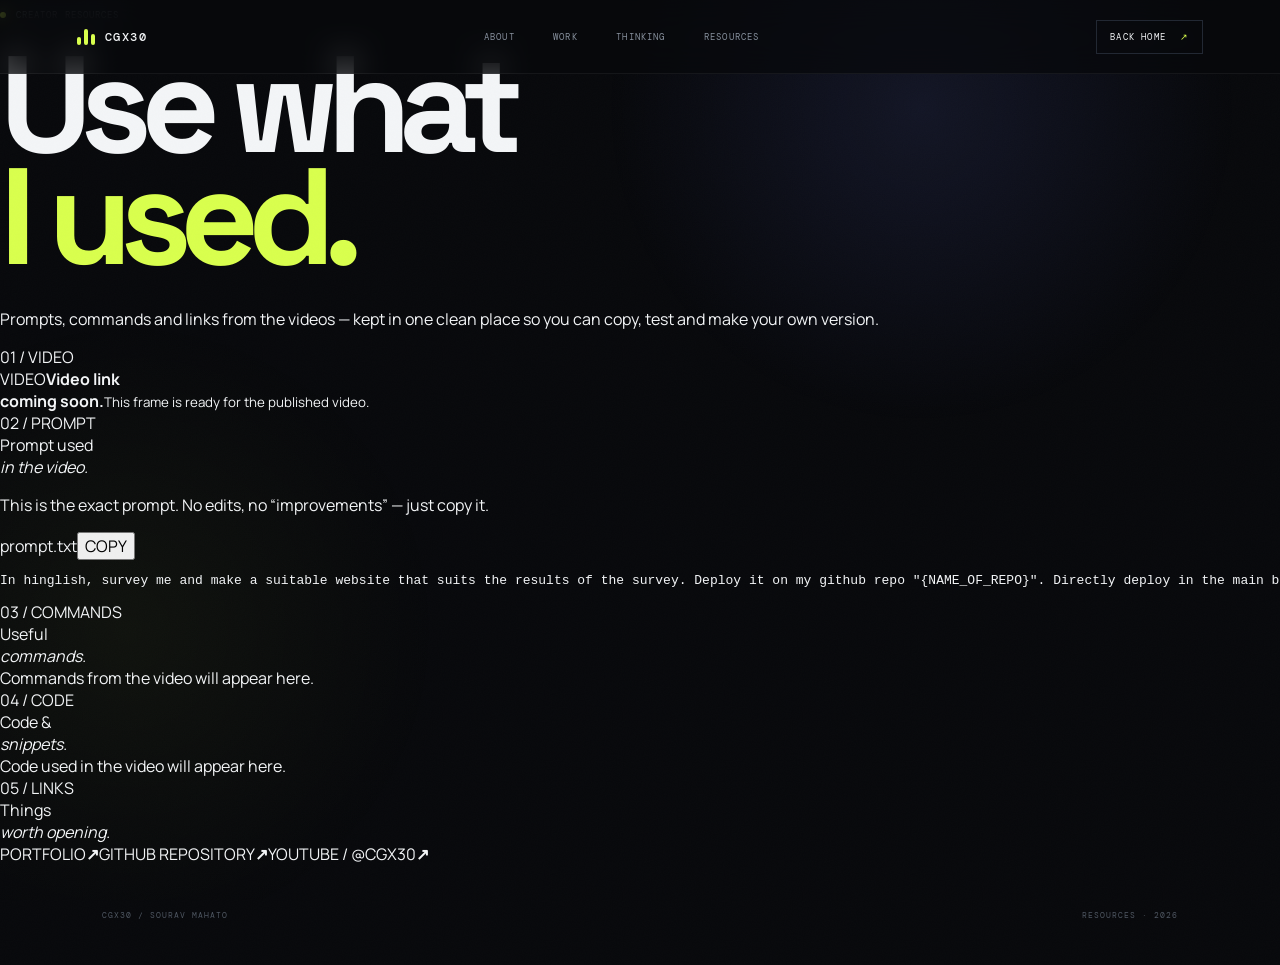
==== resources.html @ 6e5aaf6c "add clean creator resources page" ====
<!doctype html>
<html lang="en">
<head>
<meta charset="utf-8">
<meta name="viewport" content="width=device-width,initial-scale=1,viewport-fit=cover">
<title>Resources — CGX30</title>
<meta name="description" content="Prompts, code and resources from CGX30.">
<meta name="theme-color" content="#08090c">
<link rel="canonical" href="https://souravmahato2011371.github.io/My_Portfolio/resources.html">
<link rel="preconnect" href="https://fonts.googleapis.com"><link rel="preconnect" href="https://fonts.gstatic.com" crossorigin>
<link href="https://fonts.googleapis.com/css2?family=DM+Mono:wght@400;500&family=Manrope:wght@400;600;700;800&family=Space+Grotesk:wght@500;600;700&display=swap" rel="stylesheet">
<link rel="stylesheet" href="styles.css">
</head>
<body>
<div class="grain" aria-hidden="true"></div><div class="scroll-line" aria-hidden="true"><span></span></div>
<header class="nav"><a class="logo" href="index.html"><span class="logo-bars"><i></i><i></i><i></i></span>CGX30</a><nav><a href="index.html#about">About</a><a href="index.html#work">Work</a><a href="index.html#thinking">Thinking</a><a href="resources.html">Resources</a></nav><a class="nav-cta" href="index.html">Back home <span>↗</span></a></header>
<main class="resource-page">
<section class="resource-hero"><p class="kicker"><span></span> CREATOR RESOURCES</p><h1>Use what<br><em>I used.</em></h1><p>Prompts, commands and links from the videos — kept in one clean place so you can copy, test and make your own version.</p></section>
<section class="resource-section">
<div class="resource-label">01 / VIDEO</div>
<div class="resource-main"><div class="video-shell"><div class="video-placeholder"><span>VIDEO</span><strong>Video link<br>coming soon.</strong><small>This frame is ready for the published video.</small></div></div></div>
</section>
<section class="resource-section">
<div class="resource-label">02 / PROMPT</div>
<div class="resource-main"><div class="resource-heading">Prompt used<br><em>in the video.</em></div><p class="resource-note">This is the exact prompt. No edits, no “improvements” — just copy it.</p><div class="code-card"><div class="code-head"><span>prompt.txt</span><button data-copy="prompt">COPY</button></div><pre id="prompt">In hinglish, survey me and make a suitable website that suits the results of the survey. Deploy it on my github repo "{NAME_OF_REPO}". Directly deploy in the main branch, make the site so responsive and smooth without compromising. Don't limit yourself in just index.html, make the files that stable hosting on github pages need.</pre></div></div>
</section>
<section class="resource-section">
<div class="resource-label">03 / COMMANDS</div>
<div class="resource-main"><div class="resource-heading">Useful<br><em>commands.</em></div><div class="empty-resource">Commands from the video will appear here.</div></div>
</section>
<section class="resource-section">
<div class="resource-label">04 / CODE</div>
<div class="resource-main"><div class="resource-heading">Code &<br><em>snippets.</em></div><div class="empty-resource">Code used in the video will appear here.</div></div>
</section>
<section class="resource-section">
<div class="resource-label">05 / LINKS</div>
<div class="resource-main"><div class="resource-heading">Things<br><em>worth opening.</em></div><div class="link-grid"><a href="index.html"><span>PORTFOLIO</span><b>↗</b></a><a href="https://github.com/souravmahato2011371/My_Portfolio" target="_blank" rel="noopener noreferrer"><span>GITHUB REPOSITORY</span><b>↗</b></a><a href="https://youtube.com/@cgx30" target="_blank" rel="noopener noreferrer"><span>YOUTUBE / @CGX30</span><b>↗</b></a></div></div>
</section>
</main>
<footer><span>CGX30 / SOURAV MAHATO</span><span>RESOURCES · 2026</span></footer>
<script src="resources.js"></script>
</body>
</html>
---- styles.css ----
:root{--bg:#08090c;--panel:#0e1117;--panel2:#12161e;--text:#f3f5f7;--muted:#87909d;--faint:#59616d;--line:#222833;--lime:#d9ff4d;--blue:#7180ff;--pink:#ff5e9d;--display:"Space Grotesk",sans-serif;--body:"Manrope",sans-serif;--mono:"DM Mono",monospace;--ease:cubic-bezier(.2,.8,.2,1)}
*{box-sizing:border-box}html{scroll-behavior:smooth}body{margin:0;background:var(--bg);color:var(--text);font-family:var(--body);overflow-x:hidden}body:before{content:"";position:fixed;inset:0;z-index:-3;background:radial-gradient(circle at 72% 12%,rgba(113,128,255,.11),transparent 26%),radial-gradient(circle at 10% 70%,rgba(217,255,77,.045),transparent 24%)}a{color:inherit;text-decoration:none}button{font:inherit}::selection{background:var(--lime);color:#08090c}:focus-visible{outline:2px solid var(--lime);outline-offset:5px}
.grain{position:fixed;inset:-50%;z-index:30;pointer-events:none;opacity:.018;background-image:url("data:image/svg+xml,%3Csvg xmlns='http://www.w3.org/2000/svg' width='180' height='180'%3E%3Cfilter id='n'%3E%3CfeTurbulence type='fractalNoise' baseFrequency='.85' numOctaves='3' stitchTiles='stitch'/%3E%3C/filter%3E%3Crect width='100%25' height='100%25' filter='url(%23n)'/%3E%3C/svg%3E")} .cursor-glow{position:fixed;inset:0;pointer-events:none;z-index:1;background:radial-gradient(460px circle at var(--x,50%) var(--y,50%),rgba(113,128,255,.075),transparent 58%)}.scroll-line{position:fixed;top:0;left:0;right:0;height:2px;z-index:100}.scroll-line span{display:block;height:100%;background:linear-gradient(90deg,var(--lime),var(--blue),var(--pink));transform:scaleX(0);transform-origin:left}
.nav{height:74px;position:fixed;z-index:50;inset:0 0 auto;display:flex;align-items:center;justify-content:space-between;padding:0 clamp(20px,6vw,90px);border-bottom:1px solid rgba(255,255,255,.055);background:rgba(8,9,12,.72);backdrop-filter:blur(16px);-webkit-backdrop-filter:blur(16px)}.logo{display:flex;align-items:center;gap:10px;font:500 12px var(--mono);letter-spacing:.12em}.logo-bars{display:flex;gap:3px;align-items:flex-end;height:16px}.logo-bars i{width:4px;border-radius:2px;background:var(--lime)}.logo-bars i:nth-child(1){height:8px}.logo-bars i:nth-child(2){height:16px}.logo-bars i:nth-child(3){height:11px}.nav nav{display:flex;gap:clamp(18px,3vw,40px)}.nav nav a,.nav-cta{font:400 9px var(--mono);letter-spacing:.13em;text-transform:uppercase;color:var(--muted);transition:color .25s}.nav nav a:hover,.nav-cta:hover{color:var(--text)}.nav-cta{color:var(--text);border:1px solid var(--line);padding:10px 13px}.nav-cta span{color:var(--lime);margin-left:8px}
main{max-width:1600px;margin:auto}.hero{min-height:100svh;position:relative;padding:145px clamp(20px,8vw,130px) 45px;display:grid;grid-template-columns:minmax(0,1fr) minmax(280px,430px);align-items:center;gap:50px;overflow:hidden}.hero-bg{position:absolute;inset:0;opacity:.45;background-image:linear-gradient(rgba(255,255,255,.035) 1px,transparent 1px),linear-gradient(90deg,rgba(255,255,255,.035) 1px,transparent 1px);background-size:78px 78px;mask-image:linear-gradient(to bottom,#000,transparent 82%);animation:grid 20s linear infinite}.hero-copy{position:relative;z-index:2}.kicker,.section-index,.hero-footer,.art-id,.art-note,.project-top,.chips,footer{font-family:var(--mono);text-transform:uppercase;letter-spacing:.12em}.kicker{display:flex;align-items:center;gap:10px;color:var(--muted);font-size:9px}.kicker span{width:6px;height:6px;border-radius:50%;background:var(--lime);box-shadow:0 0 14px var(--lime)}h1{font:700 clamp(4.4rem,10.7vw,10.5rem)/.82 var(--display);letter-spacing:-.085em;margin:28px 0 34px}h1 em,.section-heading em,.contact-heading em,.project-word em{font-style:normal;color:var(--lime)}.hero-text{max-width:570px;color:var(--muted);font-size:clamp(1rem,1.45vw,1.2rem);line-height:1.8}.actions{display:flex;align-items:center;gap:26px;margin-top:38px}.button{display:inline-flex;align-items:center;justify-content:space-between;gap:26px;padding:15px 17px;border:1px solid var(--line);font:500 9px var(--mono);letter-spacing:.1em;text-transform:uppercase;transition:transform .35s var(--ease),background .25s,border-color .25s}.button-fill{background:var(--lime);color:#08090c;border-color:var(--lime)}.button-fill:hover{background:#e7ff84}.underlink{font:400 9px var(--mono);color:var(--muted);letter-spacing:.1em;text-transform:uppercase}.underlink span{color:var(--lime);margin-left:8px}.hero-art{width:min(32vw,430px);aspect-ratio:1;justify-self:end;position:relative;animation:float 7s ease-in-out infinite}.art-ring{position:absolute;border:1px solid rgba(255,255,255,.12);border-radius:50%;inset:3%;animation:spin 24s linear infinite}.art-ring i{position:absolute;left:50%;top:0;width:8px;height:8px;margin-left:-4px;border-radius:50%;background:var(--lime);box-shadow:0 0 18px var(--lime)}.ring-b{inset:18%;border-color:rgba(113,128,255,.3);animation-duration:15s;animation-direction:reverse}.ring-b i{top:auto;bottom:0;background:var(--pink);box-shadow:0 0 18px var(--pink)}.ring-c{inset:33%;border-color:rgba(255,94,157,.2);animation-duration:10s}.ring-c i{left:auto;top:50%;right:0;margin:0 -4px 0 0;background:var(--blue);box-shadow:0 0 18px var(--blue)}.art-core{position:absolute;inset:41%;border-radius:50%;display:grid;place-items:center;background:radial-gradient(circle at 30% 25%,#a5aeff,var(--blue) 46%,#292f59);box-shadow:0 0 90px rgba(113,128,255,.32),inset 0 0 25px rgba(255,255,255,.22);font:500 12px var(--mono)}.art-word{position:absolute;font:500 8px var(--mono);letter-spacing:.2em;color:var(--faint)}.word-a{right:-2%;top:12%}.word-b{left:-3%;bottom:15%}.word-c{right:4%;bottom:4%}.hero-footer{grid-column:1/-1;display:flex;justify-content:space-between;border-top:1px solid var(--line);padding-top:17px;color:var(--faint);font-size:8px}
.section{display:grid;grid-template-columns:clamp(130px,17vw,245px) minmax(0,1fr);gap:35px;padding:clamp(105px,13vw,185px) clamp(20px,8vw,130px);border-top:1px solid var(--line)}.section-index{font-size:8px;color:var(--faint)}.section-main{min-width:0}.section-heading{font:600 clamp(3.2rem,7vw,7.4rem)/.9 var(--display);letter-spacing:-.075em}.about-grid{display:grid;grid-template-columns:1fr 1fr;gap:80px;margin-top:95px}.large-copy{max-width:610px;font-size:clamp(1.15rem,1.7vw,1.45rem);line-height:1.8;color:var(--muted)}.facts{display:grid;gap:20px}.facts div{border-top:1px solid var(--line);padding-top:16px}.facts small{font:8px var(--mono);color:var(--faint);letter-spacing:.14em}.facts strong{display:block;font:500 14px var(--display);margin-top:8px}.work-heading{display:flex;justify-content:space-between;align-items:end;gap:50px;margin-bottom:80px}.muted{max-width:330px;color:var(--muted);font-size:14px;line-height:1.8}.projects{display:grid;gap:24px}.project{display:grid;grid-template-columns:1.15fr .85fr;border:1px solid var(--line);background:var(--panel);overflow:hidden;transition:border-color .35s,transform .45s var(--ease)}.project:hover{border-color:#414b5c;transform:translateY(-4px)}.project-art{min-height:510px;position:relative;overflow:hidden;padding:24px;display:flex;flex-direction:column;justify-content:space-between}.art-id,.art-note{position:relative;z-index:3;font-size:8px;color:#697281}.project-word{position:relative;z-index:3;font:700 clamp(3.5rem,7vw,8rem)/.78 var(--display);letter-spacing:-.085em}.cat-art{background:radial-gradient(circle at 67% 40%,rgba(113,128,255,.34),transparent 22%),linear-gradient(135deg,#0b0e15,#17122a 70%,#0a0c11)}.planet{position:absolute;width:43%;aspect-ratio:1;border:1px solid rgba(217,255,77,.45);border-radius:50%;right:14%;top:22%;box-shadow:0 0 100px rgba(113,128,255,.2),inset 0 0 40px rgba(217,255,77,.05)}.planet:after{content:"";position:absolute;inset:18%;border:1px dashed rgba(113,128,255,.45);border-radius:50%;transform:rotate(25deg) scaleY(.38)}.lab-art{background:linear-gradient(135deg,#09100e,#12201a)}.lab-grid{position:absolute;inset:0;background-image:linear-gradient(rgba(217,255,77,.08) 1px,transparent 1px),linear-gradient(90deg,rgba(217,255,77,.08) 1px,transparent 1px);background-size:34px 34px;transform:perspective(600px) rotateX(62deg) scale(1.7);transform-origin:bottom}.lab-art:after{content:"";position:absolute;width:190px;height:190px;border:1px solid rgba(217,255,77,.35);border-radius:50%;left:20%;top:18%;box-shadow:0 0 60px rgba(217,255,77,.08)}.ai-art{background:radial-gradient(circle at 50% 50%,rgba(255,94,157,.17),transparent 27%),#100c15}.nodes{position:absolute;inset:12%;background-image:radial-gradient(circle,rgba(255,94,157,.85) 1px,transparent 2px);background-size:30px 30px;mask-image:radial-gradient(circle,#000,transparent 70%);animation:nodes 9s linear infinite}.ai-art:after{content:"";position:absolute;width:250px;height:250px;border:1px solid rgba(113,128,255,.2);border-radius:50%;left:50%;top:50%;transform:translate(-50%,-50%) rotate(25deg) scaleY(.5)}.project-copy{padding:38px;display:flex;flex-direction:column;position:relative}.project-top{display:flex;justify-content:space-between;color:var(--lime);font-size:8px}.project-top b{display:grid;place-items:center;width:40px;height:40px;border:1px solid var(--line);border-radius:50%;font:14px var(--body);color:var(--lime);transition:.35s}.project:hover .project-top b{background:var(--lime);color:#08090c;transform:rotate(45deg)}.project-copy h2{font:600 clamp(2.2rem,4vw,4.5rem)/.9 var(--display);letter-spacing:-.065em;margin:30px 0}.project-copy p{margin-top:auto;color:var(--muted);font-size:14px;line-height:1.8;max-width:430px}.chips{display:flex;gap:7px;flex-wrap:wrap;margin-top:24px}.chips i{font-style:normal;color:#697281;border:1px solid var(--line);padding:7px 9px;font-size:7px}.principles{display:grid;grid-template-columns:repeat(3,1fr);margin-top:95px;border-top:1px solid var(--line)}.principle{padding:25px 25px 0 0;border-right:1px solid var(--line)}.principle+ .principle{padding-left:25px}.principle:last-child{border-right:0}.principle>span{font:9px var(--mono);color:var(--lime)}.principle h3{font:600 clamp(1.6rem,2.5vw,2.4rem)/1 var(--display);letter-spacing:-.045em;margin:60px 0 17px}.principle p{color:var(--muted);font-size:14px;line-height:1.75;max-width:30ch}.contact-heading{font:600 clamp(4.3rem,10vw,10.5rem)/.84 var(--display);letter-spacing:-.09em;margin:28px 0 75px}.contact-bottom{display:flex;justify-content:space-between;align-items:center;gap:35px;border-top:1px solid var(--line);padding-top:22px}.contact-bottom p{font:9px var(--mono);letter-spacing:.1em;text-transform:uppercase;color:var(--faint);max-width:420px}footer{max-width:1600px;margin:auto;display:flex;justify-content:space-between;padding:45px clamp(20px,8vw,130px);color:#4e5661;font-size:8px}.reveal{opacity:0;transform:translateY(24px);transition:opacity .8s var(--ease),transform .8s var(--ease)}.reveal.visible{opacity:1;transform:none}
@keyframes grid{to{background-position:78px 78px}}@keyframes spin{to{transform:rotate(360deg)}}@keyframes float{50%{transform:translateY(-13px) rotate(2deg)}}@keyframes nodes{to{transform:translate(18px,-18px)}}
@media(max-width:900px){.cursor-glow{display:none}.nav nav{display:none}.hero{grid-template-columns:1fr;padding-top:125px}.hero-art{position:absolute;width:300px;right:-80px;top:155px;opacity:.48;animation:none}.hero-copy{z-index:2}.section{grid-template-columns:1fr;gap:20px}.about-grid{grid-template-columns:1fr;gap:55px}.work-heading{display:block}.work-heading .muted{margin-top:28px}.project{grid-template-columns:1fr}.project-art{min-height:380px}.project-copy{min-height:390px}.principles{grid-template-columns:1fr}.principle,.principle+.principle{border-right:0;border-bottom:1px solid var(--line);padding:28px 0}.principle:last-child{border-bottom:0}.principle h3{margin-top:30px}}
@media(max-width:600px){.nav{height:64px;background:rgba(8,9,12,.95);backdrop-filter:none}.nav-cta{padding:9px 10px}.hero{padding:105px 20px 35px}.hero-art{width:230px;right:-105px;top:150px;opacity:.3}.hero h1{font-size:clamp(4rem,20vw,7rem)}.actions{flex-direction:column;align-items:flex-start}.hero-footer span:nth-child(2){display:none}.section{padding:95px 20px}.section-heading{font-size:clamp(3rem,15vw,5.2rem)}.project-art{min-height:300px}.project-word{font-size:clamp(3.1rem,17vw,6rem)}.project-copy{padding:28px;min-height:410px}.contact-heading{font-size:clamp(4rem,19vw,7rem)}.contact-bottom{align-items:flex-start;flex-direction:column}footer{flex-direction:column;gap:12px;padding:40px 20px}.grain{display:none}}
@media(prefers-reduced-motion:reduce){*,*:before,*:after{animation-duration:.001ms!important;animation-iteration-count:1!important;scroll-behavior:auto!important;transition-duration:.001ms!important}.reveal{opacity:1;transform:none}}
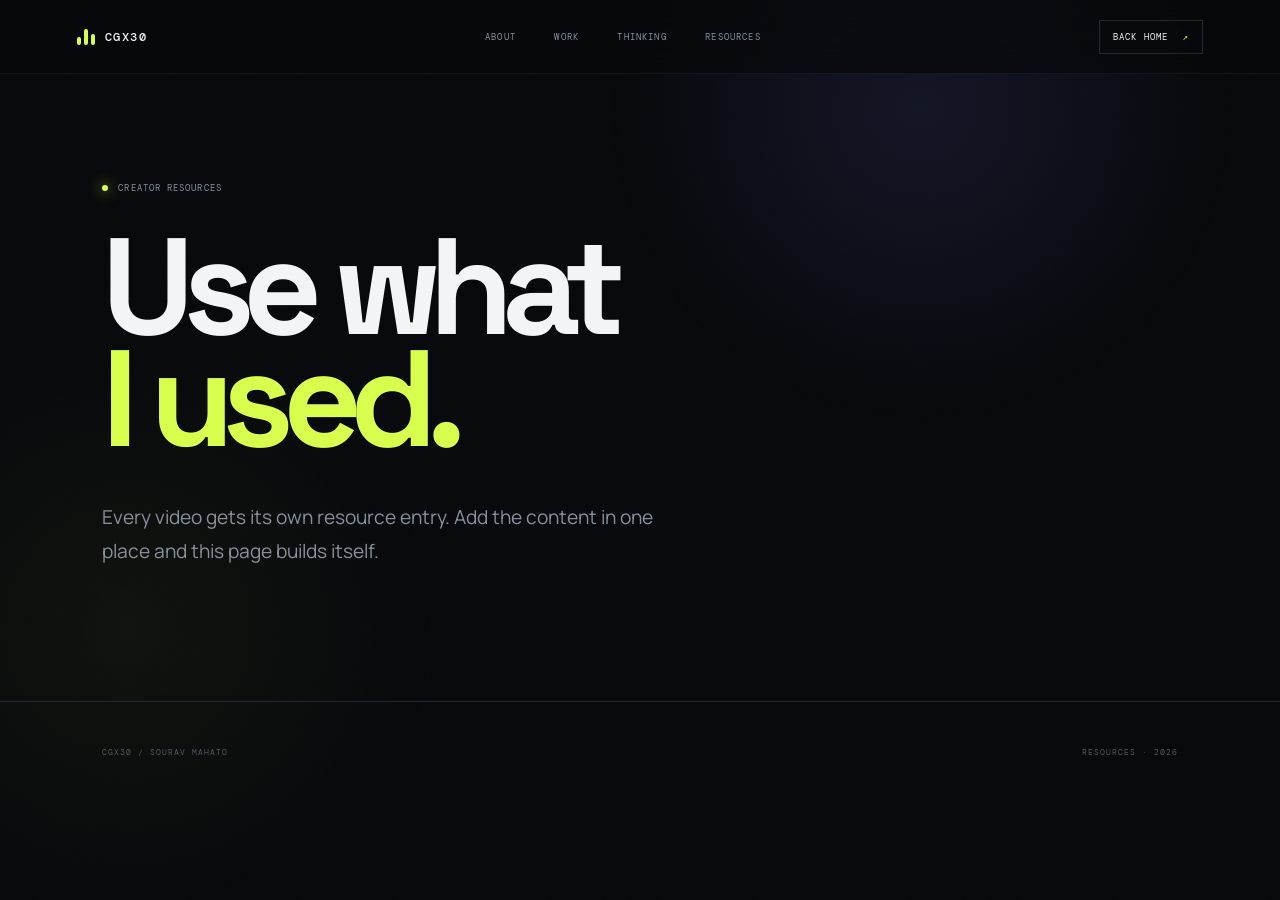
==== commit 0d1dc2f8: "make resources page data driven" ====
--- a/resources.html
+++ b/resources.html
@@ -1,41 +1,18 @@
 <!doctype html>
 <html lang="en">
 <head>
-<meta charset="utf-8">
-<meta name="viewport" content="width=device-width,initial-scale=1,viewport-fit=cover">
-<title>Resources — CGX30</title>
-<meta name="description" content="Prompts, code and resources from CGX30.">
-<meta name="theme-color" content="#08090c">
+<meta charset="utf-8"><meta name="viewport" content="width=device-width,initial-scale=1,viewport-fit=cover">
+<title>Resources — CGX30</title><meta name="description" content="Prompts, code and resources from CGX30."><meta name="theme-color" content="#08090c">
 <link rel="canonical" href="https://souravmahato2011371.github.io/My_Portfolio/resources.html">
 <link rel="preconnect" href="https://fonts.googleapis.com"><link rel="preconnect" href="https://fonts.gstatic.com" crossorigin>
-<link href="https://fonts.googleapis.com/css2?family=DM+Mono:wght@400;500&family=Manrope:wght@400;600;700;800&family=Space+Grotesk:wght@500;600;700&display=swap" rel="stylesheet">
-<link rel="stylesheet" href="styles.css">
+<link href="https://fonts.googleapis.com/css2?family=DM+Mono:wght@400;500&family=Manrope:wght@400;600;700;800&family=Space+Grotesk:wght@500;600;700&display=swap" rel="stylesheet"><link rel="stylesheet" href="styles.css">
 </head>
 <body>
 <div class="grain" aria-hidden="true"></div><div class="scroll-line" aria-hidden="true"><span></span></div>
 <header class="nav"><a class="logo" href="index.html"><span class="logo-bars"><i></i><i></i><i></i></span>CGX30</a><nav><a href="index.html#about">About</a><a href="index.html#work">Work</a><a href="index.html#thinking">Thinking</a><a href="resources.html">Resources</a></nav><a class="nav-cta" href="index.html">Back home <span>↗</span></a></header>
 <main class="resource-page">
-<section class="resource-hero"><p class="kicker"><span></span> CREATOR RESOURCES</p><h1>Use what<br><em>I used.</em></h1><p>Prompts, commands and links from the videos — kept in one clean place so you can copy, test and make your own version.</p></section>
-<section class="resource-section">
-<div class="resource-label">01 / VIDEO</div>
-<div class="resource-main"><div class="video-shell"><div class="video-placeholder"><span>VIDEO</span><strong>Video link<br>coming soon.</strong><small>This frame is ready for the published video.</small></div></div></div>
-</section>
-<section class="resource-section">
-<div class="resource-label">02 / PROMPT</div>
-<div class="resource-main"><div class="resource-heading">Prompt used<br><em>in the video.</em></div><p class="resource-note">This is the exact prompt. No edits, no “improvements” — just copy it.</p><div class="code-card"><div class="code-head"><span>prompt.txt</span><button data-copy="prompt">COPY</button></div><pre id="prompt">In hinglish, survey me and make a suitable website that suits the results of the survey. Deploy it on my github repo "{NAME_OF_REPO}". Directly deploy in the main branch, make the site so responsive and smooth without compromising. Don't limit yourself in just index.html, make the files that stable hosting on github pages need.</pre></div></div>
-</section>
-<section class="resource-section">
-<div class="resource-label">03 / COMMANDS</div>
-<div class="resource-main"><div class="resource-heading">Useful<br><em>commands.</em></div><div class="empty-resource">Commands from the video will appear here.</div></div>
-</section>
-<section class="resource-section">
-<div class="resource-label">04 / CODE</div>
-<div class="resource-main"><div class="resource-heading">Code &<br><em>snippets.</em></div><div class="empty-resource">Code used in the video will appear here.</div></div>
-</section>
-<section class="resource-section">
-<div class="resource-label">05 / LINKS</div>
-<div class="resource-main"><div class="resource-heading">Things<br><em>worth opening.</em></div><div class="link-grid"><a href="index.html"><span>PORTFOLIO</span><b>↗</b></a><a href="https://github.com/souravmahato2011371/My_Portfolio" target="_blank" rel="noopener noreferrer"><span>GITHUB REPOSITORY</span><b>↗</b></a><a href="https://youtube.com/@cgx30" target="_blank" rel="noopener noreferrer"><span>YOUTUBE / @CGX30</span><b>↗</b></a></div></div>
-</section>
+<section class="resource-hero"><p class="kicker"><span></span> CREATOR RESOURCES</p><h1>Use what<br><em>I used.</em></h1><p>Every video gets its own resource entry. Add the content in one place and this page builds itself.</p></section>
+<div id="resource-list"></div>
 </main>
 <footer><span>CGX30 / SOURAV MAHATO</span><span>RESOURCES · 2026</span></footer>
 <script src="resources.js"></script>
--- a/styles.css
+++ b/styles.css
@@ -8,3 +8,6 @@
 @media(max-width:900px){.cursor-glow{display:none}.nav nav{display:none}.hero{grid-template-columns:1fr;padding-top:125px}.hero-art{position:absolute;width:300px;right:-80px;top:155px;opacity:.48;animation:none}.hero-copy{z-index:2}.section{grid-template-columns:1fr;gap:20px}.about-grid{grid-template-columns:1fr;gap:55px}.work-heading{display:block}.work-heading .muted{margin-top:28px}.project{grid-template-columns:1fr}.project-art{min-height:380px}.project-copy{min-height:390px}.principles{grid-template-columns:1fr}.principle,.principle+.principle{border-right:0;border-bottom:1px solid var(--line);padding:28px 0}.principle:last-child{border-bottom:0}.principle h3{margin-top:30px}}
 @media(max-width:600px){.nav{height:64px;background:rgba(8,9,12,.95);backdrop-filter:none}.nav-cta{padding:9px 10px}.hero{padding:105px 20px 35px}.hero-art{width:230px;right:-105px;top:150px;opacity:.3}.hero h1{font-size:clamp(4rem,20vw,7rem)}.actions{flex-direction:column;align-items:flex-start}.hero-footer span:nth-child(2){display:none}.section{padding:95px 20px}.section-heading{font-size:clamp(3rem,15vw,5.2rem)}.project-art{min-height:300px}.project-word{font-size:clamp(3.1rem,17vw,6rem)}.project-copy{padding:28px;min-height:410px}.contact-heading{font-size:clamp(4rem,19vw,7rem)}.contact-bottom{align-items:flex-start;flex-direction:column}footer{flex-direction:column;gap:12px;padding:40px 20px}.grain{display:none}}
 @media(prefers-reduced-motion:reduce){*,*:before,*:after{animation-duration:.001ms!important;animation-iteration-count:1!important;scroll-behavior:auto!important;transition-duration:.001ms!important}.reveal{opacity:1;transform:none}}
+
+.resource-page{max-width:1600px;margin:auto}.resource-hero{min-height:78svh;padding:150px clamp(20px,8vw,130px) 90px;display:flex;flex-direction:column;justify-content:center;border-bottom:1px solid var(--line)}.resource-hero h1{margin:28px 0 25px}.resource-hero>p:last-child{max-width:590px;color:var(--muted);font-size:clamp(1rem,1.5vw,1.2rem);line-height:1.8}.resource-section{display:grid;grid-template-columns:clamp(130px,17vw,245px) minmax(0,1fr);gap:35px;padding:clamp(85px,10vw,145px) clamp(20px,8vw,130px);border-bottom:1px solid var(--line)}.resource-label{font:8px var(--mono);color:var(--faint);letter-spacing:.12em}.resource-main{min-width:0}.resource-heading{font:600 clamp(3rem,7vw,7rem)/.9 var(--display);letter-spacing:-.075em}.resource-heading em{font-style:normal;color:var(--lime)}.resource-note{color:var(--muted);font-size:14px;line-height:1.8;margin:35px 0 20px}.video-shell{aspect-ratio:16/9;border:1px solid var(--line);background:var(--panel);padding:9px}.video-placeholder{height:100%;display:flex;flex-direction:column;align-items:center;justify-content:center;text-align:center;background:radial-gradient(circle at 50% 45%,rgba(113,128,255,.12),transparent 35%),#0a0d12;border:1px solid #1a202a}.video-placeholder span{font:8px var(--mono);color:var(--lime);letter-spacing:.18em}.video-placeholder strong{font:600 clamp(2rem,5vw,4.5rem)/.9 var(--display);letter-spacing:-.06em;margin:20px 0}.video-placeholder small{font:8px var(--mono);color:var(--faint);letter-spacing:.1em;text-transform:uppercase}.code-card{border:1px solid var(--line);background:#07090d;overflow:hidden}.code-head{height:46px;padding:0 15px;display:flex;align-items:center;justify-content:space-between;border-bottom:1px solid var(--line);font:8px var(--mono);color:var(--faint);letter-spacing:.12em}.code-head button{border:1px solid var(--line);background:transparent;color:var(--lime);padding:7px 10px;font:8px var(--mono);letter-spacing:.1em;cursor:pointer}.code-head button:hover{background:var(--lime);color:#08090c}.code-card pre{margin:0;padding:25px;white-space:pre-wrap;overflow:auto;color:#dfe4ea;font:13px/1.8 var(--mono)}.empty-resource{margin-top:45px;padding:35px;border:1px dashed #303745;color:var(--faint);font:9px var(--mono);letter-spacing:.1em;text-transform:uppercase}.link-grid{display:grid;margin-top:45px;border-top:1px solid var(--line)}.link-grid a{display:flex;justify-content:space-between;align-items:center;padding:22px 0;border-bottom:1px solid var(--line);font:9px var(--mono);letter-spacing:.12em;color:var(--muted);transition:color .25s,padding .3s}.link-grid a:hover{color:var(--text);padding-left:8px}.link-grid b{color:var(--lime);font:16px var(--body)}
+@media(max-width:900px){.resource-section{grid-template-columns:1fr;gap:20px}.resource-hero{min-height:72svh}}@media(max-width:600px){.resource-hero{padding:110px 20px 75px}.resource-hero h1{font-size:clamp(4rem,20vw,7rem)}.resource-section{padding:80px 20px}.resource-heading{font-size:clamp(3rem,15vw,5.2rem)}.code-card pre{font-size:11px;padding:18px}.video-placeholder strong{font-size:2.2rem}}
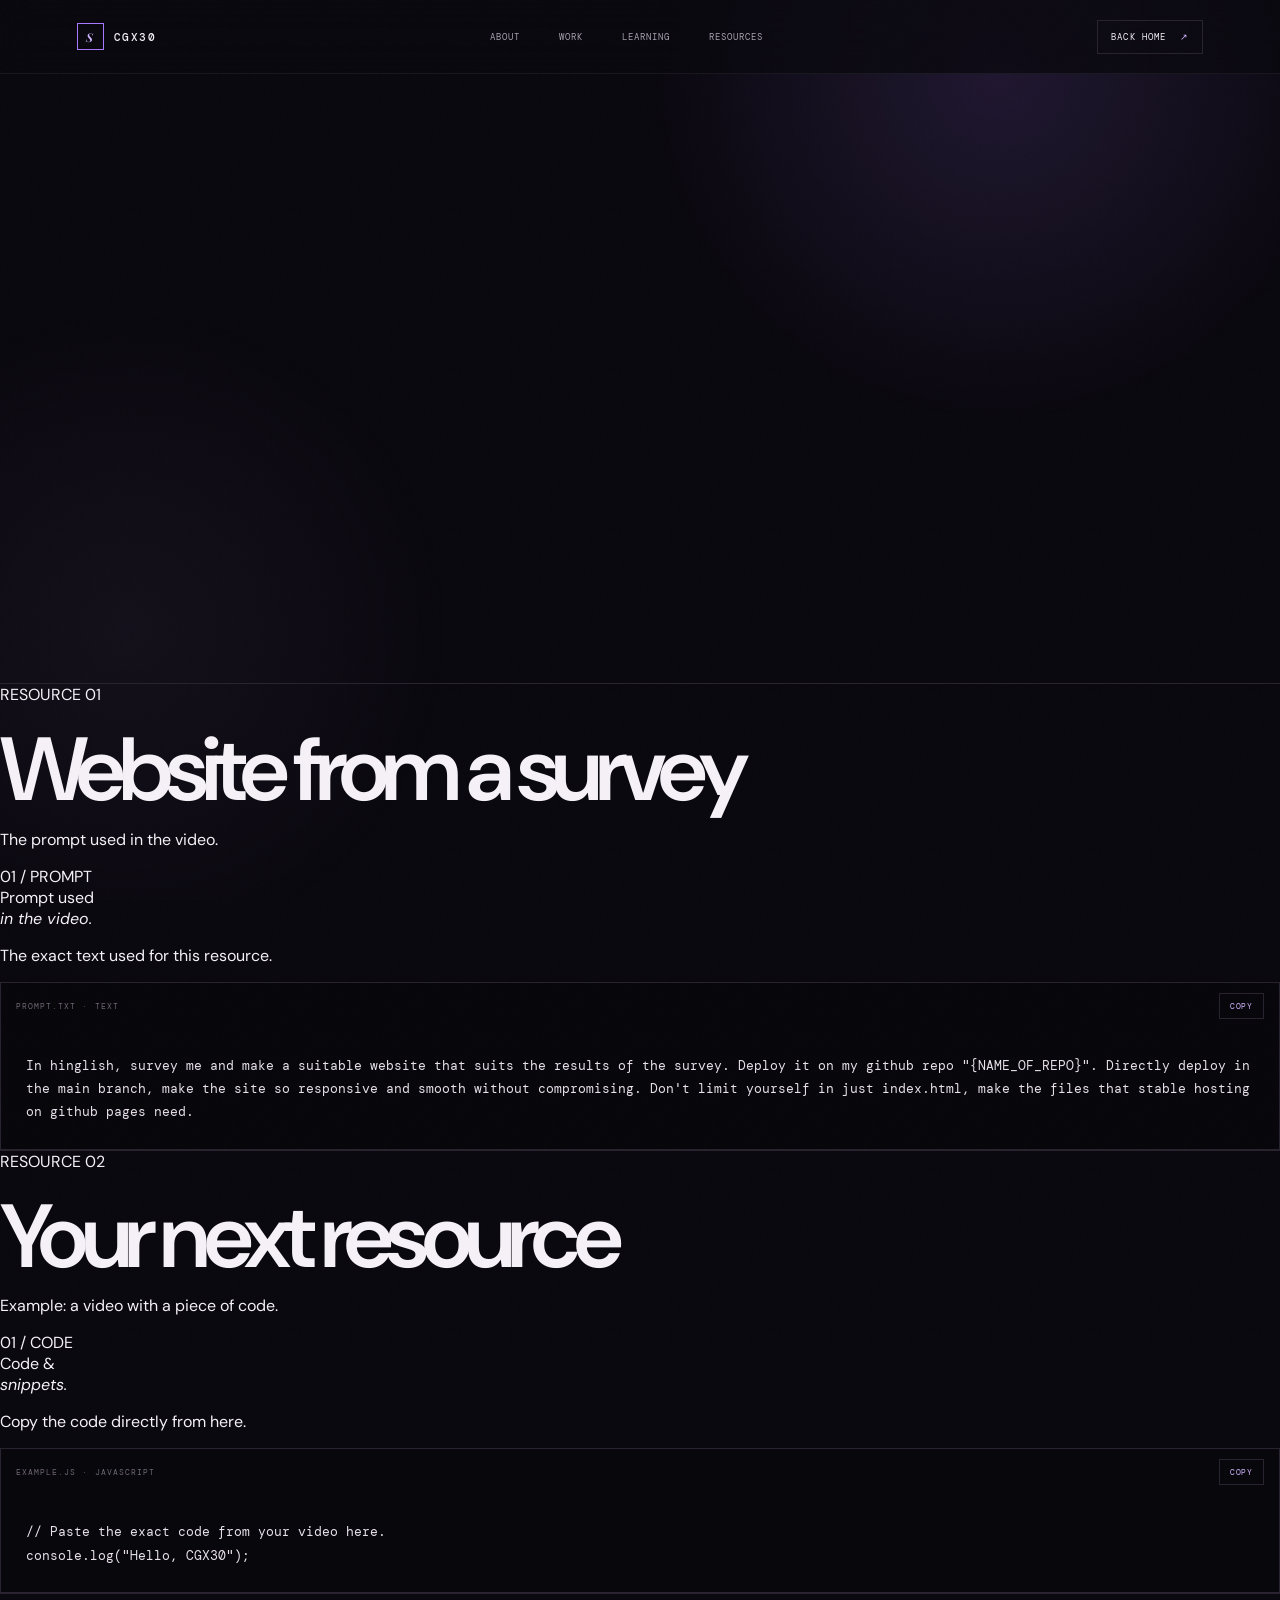
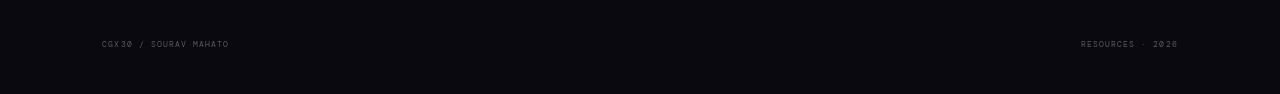
==== commit be0c512f: "Update resources.html" ====
--- a/resources.html
+++ b/resources.html
@@ -1,20 +1 @@
-<!doctype html>
-<html lang="en">
-<head>
-<meta charset="utf-8"><meta name="viewport" content="width=device-width,initial-scale=1,viewport-fit=cover">
-<title>Resources — CGX30</title><meta name="description" content="Prompts, code and resources from CGX30."><meta name="theme-color" content="#08090c">
-<link rel="canonical" href="https://souravmahato2011371.github.io/My_Portfolio/resources.html">
-<link rel="preconnect" href="https://fonts.googleapis.com"><link rel="preconnect" href="https://fonts.gstatic.com" crossorigin>
-<link href="https://fonts.googleapis.com/css2?family=DM+Mono:wght@400;500&family=Manrope:wght@400;600;700;800&family=Space+Grotesk:wght@500;600;700&display=swap" rel="stylesheet"><link rel="stylesheet" href="styles.css">
-</head>
-<body>
-<div class="grain" aria-hidden="true"></div><div class="scroll-line" aria-hidden="true"><span></span></div>
-<header class="nav"><a class="logo" href="index.html"><span class="logo-bars"><i></i><i></i><i></i></span>CGX30</a><nav><a href="index.html#about">About</a><a href="index.html#work">Work</a><a href="index.html#thinking">Thinking</a><a href="resources.html">Resources</a></nav><a class="nav-cta" href="index.html">Back home <span>↗</span></a></header>
-<main class="resource-page">
-<section class="resource-hero"><p class="kicker"><span></span> CREATOR RESOURCES</p><h1>Use what<br><em>I used.</em></h1><p>Every video gets its own resource entry. Add the content in one place and this page builds itself.</p></section>
-<div id="resource-list"></div>
-</main>
-<footer><span>CGX30 / SOURAV MAHATO</span><span>RESOURCES · 2026</span></footer>
-<script src="resources.js"></script>
-</body>
-</html>+<!doctype html><html lang="en"><head><meta charset="utf-8"><meta name="viewport" content="width=device-width,initial-scale=1,viewport-fit=cover"><meta name="theme-color" content="#0b0910"><meta name="description" content="Sourav's creator resources — videos, prompts, code snippets and commands."><link rel="canonical" href="https://souravmahato2011371.github.io/My_Portfolio/resources.html"><link rel="manifest" href="site.webmanifest"><title>Resources — CGX30</title><link rel="preconnect" href="https://fonts.googleapis.com"><link rel="preconnect" href="https://fonts.gstatic.com" crossorigin><link href="https://fonts.googleapis.com/css2?family=DM+Mono:wght@400;500&family=DM+Sans:wght@400;500;600;700&family=Playfair+Display:ital,wght@0,600;1,600;1,700&display=swap" rel="stylesheet"><link rel="stylesheet" href="styles.css"></head><body class="resources-body"><div class="noise"></div><div class="progress"><span></span></div><header class="site-nav"><a class="brand" href="index.html"><span class="brand-mark">S</span><span>CGX30</span></a><nav><a href="index.html#about">About</a><a href="index.html#work">Work</a><a href="index.html#learning">Learning</a><a href="resources.html">Resources</a></nav><a class="nav-link" href="index.html">Back home <span>↗</span></a></header><main class="resources-main"><section class="resources-hero"><p class="eyebrow reveal"><span></span> CREATOR RESOURCES</p><h1 class="reveal">Use what<br><em>I used.</em></h1><p class="hero-lede reveal">A growing library of the videos, prompts, code snippets and commands behind the things I build.</p></section><div id="resource-list"></div></main><footer><span>CGX30 / SOURAV MAHATO</span><span>RESOURCES · 2026</span></footer><script src="resources.js"></script></body></html>
--- a/styles.css
+++ b/styles.css
@@ -1,13 +1 @@
-:root{--bg:#08090c;--panel:#0e1117;--panel2:#12161e;--text:#f3f5f7;--muted:#87909d;--faint:#59616d;--line:#222833;--lime:#d9ff4d;--blue:#7180ff;--pink:#ff5e9d;--display:"Space Grotesk",sans-serif;--body:"Manrope",sans-serif;--mono:"DM Mono",monospace;--ease:cubic-bezier(.2,.8,.2,1)}
-*{box-sizing:border-box}html{scroll-behavior:smooth}body{margin:0;background:var(--bg);color:var(--text);font-family:var(--body);overflow-x:hidden}body:before{content:"";position:fixed;inset:0;z-index:-3;background:radial-gradient(circle at 72% 12%,rgba(113,128,255,.11),transparent 26%),radial-gradient(circle at 10% 70%,rgba(217,255,77,.045),transparent 24%)}a{color:inherit;text-decoration:none}button{font:inherit}::selection{background:var(--lime);color:#08090c}:focus-visible{outline:2px solid var(--lime);outline-offset:5px}
-.grain{position:fixed;inset:-50%;z-index:30;pointer-events:none;opacity:.018;background-image:url("data:image/svg+xml,%3Csvg xmlns='http://www.w3.org/2000/svg' width='180' height='180'%3E%3Cfilter id='n'%3E%3CfeTurbulence type='fractalNoise' baseFrequency='.85' numOctaves='3' stitchTiles='stitch'/%3E%3C/filter%3E%3Crect width='100%25' height='100%25' filter='url(%23n)'/%3E%3C/svg%3E")} .cursor-glow{position:fixed;inset:0;pointer-events:none;z-index:1;background:radial-gradient(460px circle at var(--x,50%) var(--y,50%),rgba(113,128,255,.075),transparent 58%)}.scroll-line{position:fixed;top:0;left:0;right:0;height:2px;z-index:100}.scroll-line span{display:block;height:100%;background:linear-gradient(90deg,var(--lime),var(--blue),var(--pink));transform:scaleX(0);transform-origin:left}
-.nav{height:74px;position:fixed;z-index:50;inset:0 0 auto;display:flex;align-items:center;justify-content:space-between;padding:0 clamp(20px,6vw,90px);border-bottom:1px solid rgba(255,255,255,.055);background:rgba(8,9,12,.72);backdrop-filter:blur(16px);-webkit-backdrop-filter:blur(16px)}.logo{display:flex;align-items:center;gap:10px;font:500 12px var(--mono);letter-spacing:.12em}.logo-bars{display:flex;gap:3px;align-items:flex-end;height:16px}.logo-bars i{width:4px;border-radius:2px;background:var(--lime)}.logo-bars i:nth-child(1){height:8px}.logo-bars i:nth-child(2){height:16px}.logo-bars i:nth-child(3){height:11px}.nav nav{display:flex;gap:clamp(18px,3vw,40px)}.nav nav a,.nav-cta{font:400 9px var(--mono);letter-spacing:.13em;text-transform:uppercase;color:var(--muted);transition:color .25s}.nav nav a:hover,.nav-cta:hover{color:var(--text)}.nav-cta{color:var(--text);border:1px solid var(--line);padding:10px 13px}.nav-cta span{color:var(--lime);margin-left:8px}
-main{max-width:1600px;margin:auto}.hero{min-height:100svh;position:relative;padding:145px clamp(20px,8vw,130px) 45px;display:grid;grid-template-columns:minmax(0,1fr) minmax(280px,430px);align-items:center;gap:50px;overflow:hidden}.hero-bg{position:absolute;inset:0;opacity:.45;background-image:linear-gradient(rgba(255,255,255,.035) 1px,transparent 1px),linear-gradient(90deg,rgba(255,255,255,.035) 1px,transparent 1px);background-size:78px 78px;mask-image:linear-gradient(to bottom,#000,transparent 82%);animation:grid 20s linear infinite}.hero-copy{position:relative;z-index:2}.kicker,.section-index,.hero-footer,.art-id,.art-note,.project-top,.chips,footer{font-family:var(--mono);text-transform:uppercase;letter-spacing:.12em}.kicker{display:flex;align-items:center;gap:10px;color:var(--muted);font-size:9px}.kicker span{width:6px;height:6px;border-radius:50%;background:var(--lime);box-shadow:0 0 14px var(--lime)}h1{font:700 clamp(4.4rem,10.7vw,10.5rem)/.82 var(--display);letter-spacing:-.085em;margin:28px 0 34px}h1 em,.section-heading em,.contact-heading em,.project-word em{font-style:normal;color:var(--lime)}.hero-text{max-width:570px;color:var(--muted);font-size:clamp(1rem,1.45vw,1.2rem);line-height:1.8}.actions{display:flex;align-items:center;gap:26px;margin-top:38px}.button{display:inline-flex;align-items:center;justify-content:space-between;gap:26px;padding:15px 17px;border:1px solid var(--line);font:500 9px var(--mono);letter-spacing:.1em;text-transform:uppercase;transition:transform .35s var(--ease),background .25s,border-color .25s}.button-fill{background:var(--lime);color:#08090c;border-color:var(--lime)}.button-fill:hover{background:#e7ff84}.underlink{font:400 9px var(--mono);color:var(--muted);letter-spacing:.1em;text-transform:uppercase}.underlink span{color:var(--lime);margin-left:8px}.hero-art{width:min(32vw,430px);aspect-ratio:1;justify-self:end;position:relative;animation:float 7s ease-in-out infinite}.art-ring{position:absolute;border:1px solid rgba(255,255,255,.12);border-radius:50%;inset:3%;animation:spin 24s linear infinite}.art-ring i{position:absolute;left:50%;top:0;width:8px;height:8px;margin-left:-4px;border-radius:50%;background:var(--lime);box-shadow:0 0 18px var(--lime)}.ring-b{inset:18%;border-color:rgba(113,128,255,.3);animation-duration:15s;animation-direction:reverse}.ring-b i{top:auto;bottom:0;background:var(--pink);box-shadow:0 0 18px var(--pink)}.ring-c{inset:33%;border-color:rgba(255,94,157,.2);animation-duration:10s}.ring-c i{left:auto;top:50%;right:0;margin:0 -4px 0 0;background:var(--blue);box-shadow:0 0 18px var(--blue)}.art-core{position:absolute;inset:41%;border-radius:50%;display:grid;place-items:center;background:radial-gradient(circle at 30% 25%,#a5aeff,var(--blue) 46%,#292f59);box-shadow:0 0 90px rgba(113,128,255,.32),inset 0 0 25px rgba(255,255,255,.22);font:500 12px var(--mono)}.art-word{position:absolute;font:500 8px var(--mono);letter-spacing:.2em;color:var(--faint)}.word-a{right:-2%;top:12%}.word-b{left:-3%;bottom:15%}.word-c{right:4%;bottom:4%}.hero-footer{grid-column:1/-1;display:flex;justify-content:space-between;border-top:1px solid var(--line);padding-top:17px;color:var(--faint);font-size:8px}
-.section{display:grid;grid-template-columns:clamp(130px,17vw,245px) minmax(0,1fr);gap:35px;padding:clamp(105px,13vw,185px) clamp(20px,8vw,130px);border-top:1px solid var(--line)}.section-index{font-size:8px;color:var(--faint)}.section-main{min-width:0}.section-heading{font:600 clamp(3.2rem,7vw,7.4rem)/.9 var(--display);letter-spacing:-.075em}.about-grid{display:grid;grid-template-columns:1fr 1fr;gap:80px;margin-top:95px}.large-copy{max-width:610px;font-size:clamp(1.15rem,1.7vw,1.45rem);line-height:1.8;color:var(--muted)}.facts{display:grid;gap:20px}.facts div{border-top:1px solid var(--line);padding-top:16px}.facts small{font:8px var(--mono);color:var(--faint);letter-spacing:.14em}.facts strong{display:block;font:500 14px var(--display);margin-top:8px}.work-heading{display:flex;justify-content:space-between;align-items:end;gap:50px;margin-bottom:80px}.muted{max-width:330px;color:var(--muted);font-size:14px;line-height:1.8}.projects{display:grid;gap:24px}.project{display:grid;grid-template-columns:1.15fr .85fr;border:1px solid var(--line);background:var(--panel);overflow:hidden;transition:border-color .35s,transform .45s var(--ease)}.project:hover{border-color:#414b5c;transform:translateY(-4px)}.project-art{min-height:510px;position:relative;overflow:hidden;padding:24px;display:flex;flex-direction:column;justify-content:space-between}.art-id,.art-note{position:relative;z-index:3;font-size:8px;color:#697281}.project-word{position:relative;z-index:3;font:700 clamp(3.5rem,7vw,8rem)/.78 var(--display);letter-spacing:-.085em}.cat-art{background:radial-gradient(circle at 67% 40%,rgba(113,128,255,.34),transparent 22%),linear-gradient(135deg,#0b0e15,#17122a 70%,#0a0c11)}.planet{position:absolute;width:43%;aspect-ratio:1;border:1px solid rgba(217,255,77,.45);border-radius:50%;right:14%;top:22%;box-shadow:0 0 100px rgba(113,128,255,.2),inset 0 0 40px rgba(217,255,77,.05)}.planet:after{content:"";position:absolute;inset:18%;border:1px dashed rgba(113,128,255,.45);border-radius:50%;transform:rotate(25deg) scaleY(.38)}.lab-art{background:linear-gradient(135deg,#09100e,#12201a)}.lab-grid{position:absolute;inset:0;background-image:linear-gradient(rgba(217,255,77,.08) 1px,transparent 1px),linear-gradient(90deg,rgba(217,255,77,.08) 1px,transparent 1px);background-size:34px 34px;transform:perspective(600px) rotateX(62deg) scale(1.7);transform-origin:bottom}.lab-art:after{content:"";position:absolute;width:190px;height:190px;border:1px solid rgba(217,255,77,.35);border-radius:50%;left:20%;top:18%;box-shadow:0 0 60px rgba(217,255,77,.08)}.ai-art{background:radial-gradient(circle at 50% 50%,rgba(255,94,157,.17),transparent 27%),#100c15}.nodes{position:absolute;inset:12%;background-image:radial-gradient(circle,rgba(255,94,157,.85) 1px,transparent 2px);background-size:30px 30px;mask-image:radial-gradient(circle,#000,transparent 70%);animation:nodes 9s linear infinite}.ai-art:after{content:"";position:absolute;width:250px;height:250px;border:1px solid rgba(113,128,255,.2);border-radius:50%;left:50%;top:50%;transform:translate(-50%,-50%) rotate(25deg) scaleY(.5)}.project-copy{padding:38px;display:flex;flex-direction:column;position:relative}.project-top{display:flex;justify-content:space-between;color:var(--lime);font-size:8px}.project-top b{display:grid;place-items:center;width:40px;height:40px;border:1px solid var(--line);border-radius:50%;font:14px var(--body);color:var(--lime);transition:.35s}.project:hover .project-top b{background:var(--lime);color:#08090c;transform:rotate(45deg)}.project-copy h2{font:600 clamp(2.2rem,4vw,4.5rem)/.9 var(--display);letter-spacing:-.065em;margin:30px 0}.project-copy p{margin-top:auto;color:var(--muted);font-size:14px;line-height:1.8;max-width:430px}.chips{display:flex;gap:7px;flex-wrap:wrap;margin-top:24px}.chips i{font-style:normal;color:#697281;border:1px solid var(--line);padding:7px 9px;font-size:7px}.principles{display:grid;grid-template-columns:repeat(3,1fr);margin-top:95px;border-top:1px solid var(--line)}.principle{padding:25px 25px 0 0;border-right:1px solid var(--line)}.principle+ .principle{padding-left:25px}.principle:last-child{border-right:0}.principle>span{font:9px var(--mono);color:var(--lime)}.principle h3{font:600 clamp(1.6rem,2.5vw,2.4rem)/1 var(--display);letter-spacing:-.045em;margin:60px 0 17px}.principle p{color:var(--muted);font-size:14px;line-height:1.75;max-width:30ch}.contact-heading{font:600 clamp(4.3rem,10vw,10.5rem)/.84 var(--display);letter-spacing:-.09em;margin:28px 0 75px}.contact-bottom{display:flex;justify-content:space-between;align-items:center;gap:35px;border-top:1px solid var(--line);padding-top:22px}.contact-bottom p{font:9px var(--mono);letter-spacing:.1em;text-transform:uppercase;color:var(--faint);max-width:420px}footer{max-width:1600px;margin:auto;display:flex;justify-content:space-between;padding:45px clamp(20px,8vw,130px);color:#4e5661;font-size:8px}.reveal{opacity:0;transform:translateY(24px);transition:opacity .8s var(--ease),transform .8s var(--ease)}.reveal.visible{opacity:1;transform:none}
-@keyframes grid{to{background-position:78px 78px}}@keyframes spin{to{transform:rotate(360deg)}}@keyframes float{50%{transform:translateY(-13px) rotate(2deg)}}@keyframes nodes{to{transform:translate(18px,-18px)}}
-@media(max-width:900px){.cursor-glow{display:none}.nav nav{display:none}.hero{grid-template-columns:1fr;padding-top:125px}.hero-art{position:absolute;width:300px;right:-80px;top:155px;opacity:.48;animation:none}.hero-copy{z-index:2}.section{grid-template-columns:1fr;gap:20px}.about-grid{grid-template-columns:1fr;gap:55px}.work-heading{display:block}.work-heading .muted{margin-top:28px}.project{grid-template-columns:1fr}.project-art{min-height:380px}.project-copy{min-height:390px}.principles{grid-template-columns:1fr}.principle,.principle+.principle{border-right:0;border-bottom:1px solid var(--line);padding:28px 0}.principle:last-child{border-bottom:0}.principle h3{margin-top:30px}}
-@media(max-width:600px){.nav{height:64px;background:rgba(8,9,12,.95);backdrop-filter:none}.nav-cta{padding:9px 10px}.hero{padding:105px 20px 35px}.hero-art{width:230px;right:-105px;top:150px;opacity:.3}.hero h1{font-size:clamp(4rem,20vw,7rem)}.actions{flex-direction:column;align-items:flex-start}.hero-footer span:nth-child(2){display:none}.section{padding:95px 20px}.section-heading{font-size:clamp(3rem,15vw,5.2rem)}.project-art{min-height:300px}.project-word{font-size:clamp(3.1rem,17vw,6rem)}.project-copy{padding:28px;min-height:410px}.contact-heading{font-size:clamp(4rem,19vw,7rem)}.contact-bottom{align-items:flex-start;flex-direction:column}footer{flex-direction:column;gap:12px;padding:40px 20px}.grain{display:none}}
-@media(prefers-reduced-motion:reduce){*,*:before,*:after{animation-duration:.001ms!important;animation-iteration-count:1!important;scroll-behavior:auto!important;transition-duration:.001ms!important}.reveal{opacity:1;transform:none}}
-
-.resource-page{max-width:1600px;margin:auto}.resource-hero{min-height:78svh;padding:150px clamp(20px,8vw,130px) 90px;display:flex;flex-direction:column;justify-content:center;border-bottom:1px solid var(--line)}.resource-hero h1{margin:28px 0 25px}.resource-hero>p:last-child{max-width:590px;color:var(--muted);font-size:clamp(1rem,1.5vw,1.2rem);line-height:1.8}.resource-section{display:grid;grid-template-columns:clamp(130px,17vw,245px) minmax(0,1fr);gap:35px;padding:clamp(85px,10vw,145px) clamp(20px,8vw,130px);border-bottom:1px solid var(--line)}.resource-label{font:8px var(--mono);color:var(--faint);letter-spacing:.12em}.resource-main{min-width:0}.resource-heading{font:600 clamp(3rem,7vw,7rem)/.9 var(--display);letter-spacing:-.075em}.resource-heading em{font-style:normal;color:var(--lime)}.resource-note{color:var(--muted);font-size:14px;line-height:1.8;margin:35px 0 20px}.video-shell{aspect-ratio:16/9;border:1px solid var(--line);background:var(--panel);padding:9px}.video-placeholder{height:100%;display:flex;flex-direction:column;align-items:center;justify-content:center;text-align:center;background:radial-gradient(circle at 50% 45%,rgba(113,128,255,.12),transparent 35%),#0a0d12;border:1px solid #1a202a}.video-placeholder span{font:8px var(--mono);color:var(--lime);letter-spacing:.18em}.video-placeholder strong{font:600 clamp(2rem,5vw,4.5rem)/.9 var(--display);letter-spacing:-.06em;margin:20px 0}.video-placeholder small{font:8px var(--mono);color:var(--faint);letter-spacing:.1em;text-transform:uppercase}.code-card{border:1px solid var(--line);background:#07090d;overflow:hidden}.code-head{height:46px;padding:0 15px;display:flex;align-items:center;justify-content:space-between;border-bottom:1px solid var(--line);font:8px var(--mono);color:var(--faint);letter-spacing:.12em}.code-head button{border:1px solid var(--line);background:transparent;color:var(--lime);padding:7px 10px;font:8px var(--mono);letter-spacing:.1em;cursor:pointer}.code-head button:hover{background:var(--lime);color:#08090c}.code-card pre{margin:0;padding:25px;white-space:pre-wrap;overflow:auto;color:#dfe4ea;font:13px/1.8 var(--mono)}.empty-resource{margin-top:45px;padding:35px;border:1px dashed #303745;color:var(--faint);font:9px var(--mono);letter-spacing:.1em;text-transform:uppercase}.link-grid{display:grid;margin-top:45px;border-top:1px solid var(--line)}.link-grid a{display:flex;justify-content:space-between;align-items:center;padding:22px 0;border-bottom:1px solid var(--line);font:9px var(--mono);letter-spacing:.12em;color:var(--muted);transition:color .25s,padding .3s}.link-grid a:hover{color:var(--text);padding-left:8px}.link-grid b{color:var(--lime);font:16px var(--body)}
-@media(max-width:900px){.resource-section{grid-template-columns:1fr;gap:20px}.resource-hero{min-height:72svh}}@media(max-width:600px){.resource-hero{padding:110px 20px 75px}.resource-hero h1{font-size:clamp(4rem,20vw,7rem)}.resource-section{padding:80px 20px}.resource-heading{font-size:clamp(3rem,15vw,5.2rem)}.code-card pre{font-size:11px;padding:18px}.video-placeholder strong{font-size:2.2rem}}
+:root{--bg:#0b0910;--surface:#121019;--text:#f5f1f7;--muted:#aaa2b1;--faint:#6f6876;--line:#29242f;--violet:#a879ff;--violet2:#d0b5ff;--display:"DM Sans",sans-serif;--serif:"Playfair Display",Georgia,serif;--mono:"DM Mono",monospace;--ease:cubic-bezier(.2,.75,.2,1)}*{box-sizing:border-box}html{scroll-behavior:smooth;scroll-padding-top:90px}body{margin:0;background:var(--bg);color:var(--text);font-family:var(--display);overflow-x:hidden}body:before{content:"";position:fixed;inset:0;z-index:-2;background:radial-gradient(circle at 78% 8%,rgba(168,121,255,.14),transparent 27%),radial-gradient(circle at 10% 70%,rgba(208,181,255,.05),transparent 25%)}a{color:inherit;text-decoration:none}button{font:inherit}:focus-visible{outline:2px solid var(--violet2);outline-offset:4px}::selection{background:var(--violet);color:#100b16}.noise{position:fixed;inset:-50%;z-index:50;pointer-events:none;opacity:.018;background-image:url("data:image/svg+xml,%3Csvg xmlns='http://www.w3.org/2000/svg' width='160' height='160'%3E%3Cfilter id='n'%3E%3CfeTurbulence baseFrequency='.9' numOctaves='2' stitchTiles='stitch'/%3E%3C/filter%3E%3Crect width='100%25' height='100%25' filter='url(%23n)'/%3E%3C/svg%3E")}.progress{position:fixed;z-index:100;top:0;left:0;right:0;height:2px}.progress span{display:block;width:100%;height:100%;background:linear-gradient(90deg,var(--violet),var(--violet2));transform:scaleX(0);transform-origin:left}.site-nav{height:74px;position:fixed;z-index:40;top:0;left:0;right:0;display:flex;align-items:center;justify-content:space-between;padding:0 clamp(20px,6vw,92px);border-bottom:1px solid rgba(255,255,255,.06);background:rgba(11,9,16,.78);backdrop-filter:blur(18px);-webkit-backdrop-filter:blur(18px)}.brand{display:flex;align-items:center;gap:10px;font:500 11px var(--mono);letter-spacing:.13em}.brand-mark{width:27px;height:27px;display:grid;place-items:center;border:1px solid var(--violet);color:var(--violet2);font:600 12px var(--serif);font-style:italic}.site-nav nav{display:flex;gap:clamp(18px,3vw,42px)}.site-nav nav a,.nav-link{font:400 9px var(--mono);letter-spacing:.12em;text-transform:uppercase;color:var(--muted);transition:color .25s}.site-nav nav a:hover,.nav-link:hover{color:var(--text)}.nav-link{color:var(--text);border:1px solid var(--line);padding:10px 13px}.nav-link span{color:var(--violet2);margin-left:8px}main{max-width:1600px;margin:auto}.hero{min-height:100svh;padding:150px clamp(20px,8vw,130px) 42px;display:grid;grid-template-columns:minmax(0,1fr) minmax(300px,430px);align-items:center;gap:70px;position:relative;overflow:hidden}.hero:after{content:"";position:absolute;inset:0;pointer-events:none;background-image:linear-gradient(rgba(255,255,255,.035) 1px,transparent 1px),linear-gradient(90deg,rgba(255,255,255,.035) 1px,transparent 1px);background-size:82px 82px;mask-image:linear-gradient(to bottom,#000,transparent 78%)}.hero-copy,.hero-editorial,.hero-meta{position:relative;z-index:2}.eyebrow,.section-label,.hero-meta,.project-visual span,.project-visual small,.project-tag,.tags,.facts span,footer,.resource-entry header>span,.resource-block>aside,.code-head,.command small{font-family:var(--mono);text-transform:uppercase;letter-spacing:.13em}.eyebrow{display:flex;gap:10px;align-items:center;color:var(--muted);font-size:9px}.eyebrow>span{width:6px;height:6px;border-radius:50%;background:var(--violet);box-shadow:0 0 16px rgba(168,121,255,.9)}h1{font:700 clamp(4.2rem,10.5vw,10.2rem)/.84 var(--display);letter-spacing:-.08em;margin:30px 0}.hero h1 em,.section h2 em,.contact-title em,.project-visual b em{font-family:var(--serif);font-style:italic;font-weight:600;color:var(--violet2)}.hero-lede{max-width:580px;color:var(--muted);font-size:clamp(1rem,1.45vw,1.2rem);line-height:1.8}.hero-actions{display:flex;align-items:center;gap:28px;margin-top:38px}.button{display:inline-flex;align-items:center;justify-content:space-between;gap:25px;padding:15px 17px;border:1px solid var(--line);font:500 9px var(--mono);letter-spacing:.1em;text-transform:uppercase;transition:transform .35s var(--ease),background .25s}.primary{background:var(--violet);border-color:var(--violet);color:#120d18}.primary:hover{background:var(--violet2)}.text-link{font:400 9px var(--mono);letter-spacing:.1em;text-transform:uppercase;color:var(--muted)}.text-link span{color:var(--violet2);margin-left:8px}.hero-editorial{aspect-ratio:1;display:grid;place-items:center}.orbit{position:absolute;border:1px solid rgba(168,121,255,.28);border-radius:50%;inset:5%;animation:spin 24s linear infinite}.orbit:after{content:"";position:absolute;left:50%;top:-4px;width:7px;height:7px;border-radius:50%;background:var(--violet)}.orbit-two{inset:19%;animation-duration:14s;animation-direction:reverse;border-color:rgba(255,255,255,.14)}.orbit-two:after{top:auto;bottom:-4px;background:#f3ead9}.editorial-card{width:54%;aspect-ratio:.8;display:flex;flex-direction:column;justify-content:space-between;padding:20px;border:1px solid rgba(255,255,255,.16);background:linear-gradient(145deg,rgba(243,234,217,.12),rgba(168,121,255,.09));box-shadow:0 30px 90px rgba(0,0,0,.35);transform:rotate(7deg)}.editorial-card span,.side-note{font:9px var(--mono);color:var(--muted);letter-spacing:.12em}.editorial-card strong{font:700 clamp(2.7rem,6vw,6rem)/.8 var(--display);letter-spacing:-.08em}.editorial-card small{font:11px var(--serif);font-style:italic;color:var(--violet2)}.side-note{position:absolute;right:0;bottom:9%;line-height:1.8}.hero-meta{grid-column:1/-1;display:flex;justify-content:space-between;border-top:1px solid var(--line);padding-top:17px;color:var(--faint);font-size:8px}.section{display:grid;grid-template-columns:clamp(130px,17vw,245px) minmax(0,1fr);gap:35px;padding:clamp(105px,13vw,185px) clamp(20px,8vw,130px);border-top:1px solid var(--line)}.section-label{font-size:8px;color:var(--faint)}.section-content{min-width:0}.split-heading,.section-intro{display:flex;justify-content:space-between;align-items:flex-end;gap:50px}.section h2{font:600 clamp(3.2rem,7vw,7.4rem)/.88 var(--display);letter-spacing:-.08em;margin:0}.split-heading>p,.section-intro>p{max-width:330px;color:var(--muted);font-size:14px;line-height:1.8;margin:0}.story-grid{display:grid;grid-template-columns:1fr 1fr;gap:80px;margin-top:95px}.story.lead{max-width:610px;font-size:clamp(1.15rem,1.7vw,1.45rem);line-height:1.8;color:var(--muted)}.facts{display:grid;gap:20px}.facts div{border-top:1px solid var(--line);padding-top:16px}.facts span{font-size:8px;color:var(--faint)}.facts strong{display:block;margin-top:8px;font:500 14px var(--display)}.project-list{display:grid;gap:24px;margin-top:80px}.project{display:grid;grid-template-columns:1.12fr .88fr;min-height:520px;border:1px solid var(--line);background:var(--surface);overflow:hidden;transition:border-color .35s,transform .45s var(--ease)}.project:hover{border-color:#514a5c;transform:translateY(-4px)}.project-visual{position:relative;min-height:100%;padding:24px;display:flex;flex-direction:column;justify-content:space-between;overflow:hidden}.project-visual span,.project-visual small{position:relative;z-index:3;font-size:8px;color:#938a9c}.project-visual b{position:relative;z-index:3;font:700 clamp(3.5rem,7vw,8rem)/.78 var(--display);letter-spacing:-.09em}.visual-cat{background:radial-gradient(circle at 67% 39%,rgba(168,121,255,.35),transparent 23%),linear-gradient(135deg,#100d16,#21152c)}.visual-orbit{position:absolute;width:46%;aspect-ratio:1;border:1px solid rgba(208,181,255,.5);border-radius:50%;right:13%;top:22%;box-shadow:0 0 100px rgba(168,121,255,.18)}.visual-orbit:after{content:"";position:absolute;inset:18%;border:1px dashed rgba(243,234,217,.3);border-radius:50%;transform:rotate(25deg) scaleY(.4)}.visual-lab{background:linear-gradient(135deg,#101016,#171827)}.lab-lines{position:absolute;inset:-10%;background-image:linear-gradient(rgba(208,181,255,.09) 1px,transparent 1px),linear-gradient(90deg,rgba(208,181,255,.09) 1px,transparent 1px);background-size:34px 34px;transform:perspective(600px) rotateX(60deg) scale(1.7);transform-origin:bottom}.visual-lab:after{content:"";position:absolute;width:190px;height:190px;border:1px solid rgba(168,121,255,.35);border-radius:50%;left:18%;top:18%}.visual-ai{background:radial-gradient(circle at 50% 50%,rgba(168,121,255,.18),transparent 28%),#100c14}.ai-dots{position:absolute;inset:10%;background-image:radial-gradient(circle,rgba(208,181,255,.8) 1px,transparent 2px);background-size:29px 29px;mask-image:radial-gradient(circle,#000,transparent 70%);animation:drift 10s linear infinite}.visual-ai:after{content:"";position:absolute;width:250px;height:250px;border:1px solid rgba(255,255,255,.15);border-radius:50%;left:50%;top:50%;transform:translate(-50%,-50%) rotate(20deg) scaleY(.45)}.project-info{padding:38px;display:flex;flex-direction:column}.project-tag{font-size:8px;color:var(--violet2)}.project-info h3{font:600 clamp(2.2rem,4vw,4.5rem)/.9 var(--display);letter-spacing:-.07em;margin:30px 0}.project-info>p:not(.project-tag){margin-top:auto;max-width:430px;color:var(--muted);font-size:14px;line-height:1.8}.tags{display:flex;gap:7px;flex-wrap:wrap;margin-top:24px}.tags i{font-style:normal;color:#847b8d;border:1px solid var(--line);padding:7px 9px;font-size:7px}.principles{display:grid;grid-template-columns:repeat(3,1fr);margin-top:90px;border-top:1px solid var(--line)}.principles article{padding:25px 25px 0 0;border-right:1px solid var(--line)}.principles article+article{padding-left:25px}.principles article:last-child{border-right:0}.principles span{font:9px var(--mono);color:var(--violet2)}.principles h3{font:600 clamp(1.6rem,2.5vw,2.4rem)/1 var(--display);letter-spacing:-.045em;margin:60px 0 17px}.principles p{color:var(--muted);font-size:14px;line-height:1.75;max-width:30ch}.resource-banner{display:flex;justify-content:space-between;align-items:center;gap:30px;margin-top:90px;padding:25px 0;border-top:1px solid var(--line);border-bottom:1px solid var(--line)}.resource-banner span{font:8px var(--mono);color:var(--faint);letter-spacing:.13em}.resource-banner strong{font:600 clamp(1.3rem,2.5vw,2.2rem) var(--display);letter-spacing:-.04em}.resource-banner b{color:var(--violet2);font-weight:400;margin-left:15px}.contact-title{font:600 clamp(4.3rem,10vw,10.5rem)/.83 var(--display);letter-spacing:-.09em;margin:30px 0 75px}.contact-row{display:flex;justify-content:space-between;align-items:center;gap:35px;border-top:1px solid var(--line);padding-top:22px}.contact-row p{font:9px var(--mono);letter-spacing:.1em;text-transform:uppercase;color:var(--faint);max-width:420px}footer{max-width:1600px;margin:auto;display:flex;justify-content:space-between;padding:45px clamp(20px,8vw,130px);color:#5c5563;font-size:8px}.reveal{opacity:0;transform:translateY(22px);transition:opacity .8s var(--ease),transform .8s var(--ease)}.reveal.is-visible{opacity:1;transform:none}.resources-main{max-width:1600px;margin:auto}.resources-hero{min-height:76svh;padding:150px clamp(20px,8vw,130px) 90px;display:flex;flex-direction:column;justify-content:center;border-bottom:1px solid var(--line)}.resources-hero h1{margin:30px 0 24px}.resource-entry{border-bottom:1px solid var(--line)}.resource-entry header{padding:clamp(75px,9vw,125px) clamp(20px,8vw,130px) 40px}.resource-entry header>span{font-size:8px;color:var(--violet2)}.resource-entry h2{font:600 clamp(3rem,7vw,7rem)/.9 var(--display);letter-spacing:-.075em;margin:25px 0 18px}.resource-entry header p{max-width:600px;margin:0;color:var(--muted);font-size:14px;line-height:1.7}.resource-block{display:grid;grid-template-columns:clamp(130px,17vw,245px) minmax(0,1fr);gap:35px;padding:40px clamp(20px,8vw,130px) 100px}.resource-block>aside{font-size:8px;color:var(--faint)}.video-shell{aspect-ratio:16/9;border:1px solid var(--line);padding:8px;background:var(--surface)}.video-shell iframe{display:block;width:100%;height:100%;border:0}.video-placeholder{aspect-ratio:16/9;border:1px dashed #3a3342;background:radial-gradient(circle at 50% 45%,rgba(168,121,255,.12),transparent 35%),#0d0b11;display:flex;flex-direction:column;align-items:center;justify-content:center;text-align:center}.video-placeholder span{font:8px var(--mono);color:var(--violet2);letter-spacing:.18em}.video-placeholder strong{font:600 clamp(2rem,5vw,4.5rem)/.9 var(--display);letter-spacing:-.06em;margin:20px 0}.video-placeholder small{font:8px var(--mono);color:var(--faint);letter-spacing:.1em;text-transform:uppercase}.code-card{border:1px solid var(--line);background:#08070b;overflow:hidden}.code-head{height:46px;padding:0 15px;display:flex;align-items:center;justify-content:space-between;color:var(--faint);font-size:8px}.code-head button,.command button{border:1px solid var(--line);background:transparent;color:var(--violet2);padding:7px 10px;font:8px var(--mono);letter-spacing:.1em;cursor:pointer}.code-head button:hover,.command button:hover{background:var(--violet);color:#120d18}.code-card pre,.command pre{margin:0;padding:25px;white-space:pre-wrap;overflow:auto;color:#e8e1eb;font:13px/1.8 var(--mono)}.command-list,.link-list{border-top:1px solid var(--line)}.command{display:flex;justify-content:space-between;gap:20px;padding:20px 0;border-bottom:1px solid var(--line)}.command>div{flex:1;min-width:0}.command small{font-size:8px;color:var(--faint)}.command pre{padding:10px 0 0;font-size:13px}.link-list a{display:flex;justify-content:space-between;padding:22px 0;border-bottom:1px solid var(--line);color:var(--muted);font:9px var(--mono);letter-spacing:.12em}.link-list a:hover{color:var(--text)}.link-list b{color:var(--violet2);font:16px var(--display)}.empty-resource{margin:45px clamp(20px,8vw,130px);padding:35px;border:1px dashed #3a3342;color:var(--faint);font:9px var(--mono);letter-spacing:.1em;text-transform:uppercase}.not-found{min-height:100svh;padding:150px 8vw;display:flex;flex-direction:column;justify-content:center;align-items:flex-start}.not-found h1{margin:30px 0 45px}.not-found em{font-family:var(--serif);font-style:italic;color:var(--violet2)}@keyframes spin{to{transform:rotate(360deg)}}@keyframes drift{to{transform:translate(18px,-18px)}}@media(max-width:900px){.site-nav nav{display:none}.hero{grid-template-columns:1fr;gap:20px;padding-top:125px}.hero-editorial{position:absolute;width:300px;right:-80px;top:150px;opacity:.45}.hero-copy{z-index:3}.section{grid-template-columns:1fr;gap:20px}.split-heading,.section-intro{display:block}.split-heading>p,.section-intro>p{margin-top:28px}.story-grid{grid-template-columns:1fr;gap:55px}.project{grid-template-columns:1fr}.project-visual{min-height:390px}.project-info{min-height:400px}.principles{grid-template-columns:1fr}.principles article,.principles article+article{border-right:0;border-bottom:1px solid var(--line);padding:28px 0}.principles article:last-child{border-bottom:0}.principles h3{margin-top:30px}.resource-block{grid-template-columns:1fr;gap:20px}.resource-banner{align-items:flex-start;flex-direction:column}}@media(max-width:600px){.site-nav{height:64px;background:rgba(11,9,16,.95);backdrop-filter:none}.nav-link{padding:9px 10px}.hero{padding:105px 20px 35px}.hero h1{font-size:clamp(4rem,20vw,7rem)}.hero-editorial{width:230px;right:-105px;top:150px}.hero-actions{flex-direction:column;align-items:flex-start}.hero-meta span:nth-child(2){display:none}.section{padding:95px 20px}.section h2{font-size:clamp(3rem,15vw,5.2rem)}.project-visual{min-height:300px}.project-visual b{font-size:clamp(3.1rem,17vw,6rem)}.project-info{padding:28px;min-height:410px}.contact-title{font-size:clamp(4rem,19vw,7rem)}.contact-row{align-items:flex-start;flex-direction:column}.resources-hero{padding:110px 20px 75px}.resources-hero h1{font-size:clamp(4rem,20vw,7rem)}.resource-entry header{padding:70px 20px 30px}.resource-entry h2{font-size:clamp(3rem,15vw,5.2rem)}.resource-block{padding:25px 20px 75px}.code-card pre,.command pre{font-size:11px;padding:18px}.video-placeholder strong{font-size:2.2rem}.resource-banner strong{font-size:1.35rem}footer{flex-direction:column;gap:12px;padding:40px 20px}.noise{display:none}}@media(prefers-reduced-motion:reduce){*,*:before,*:after{animation-duration:.001ms!important;animation-iteration-count:1!important;scroll-behavior:auto!important;transition-duration:.001ms!important}.reveal{opacity:1;transform:none}}
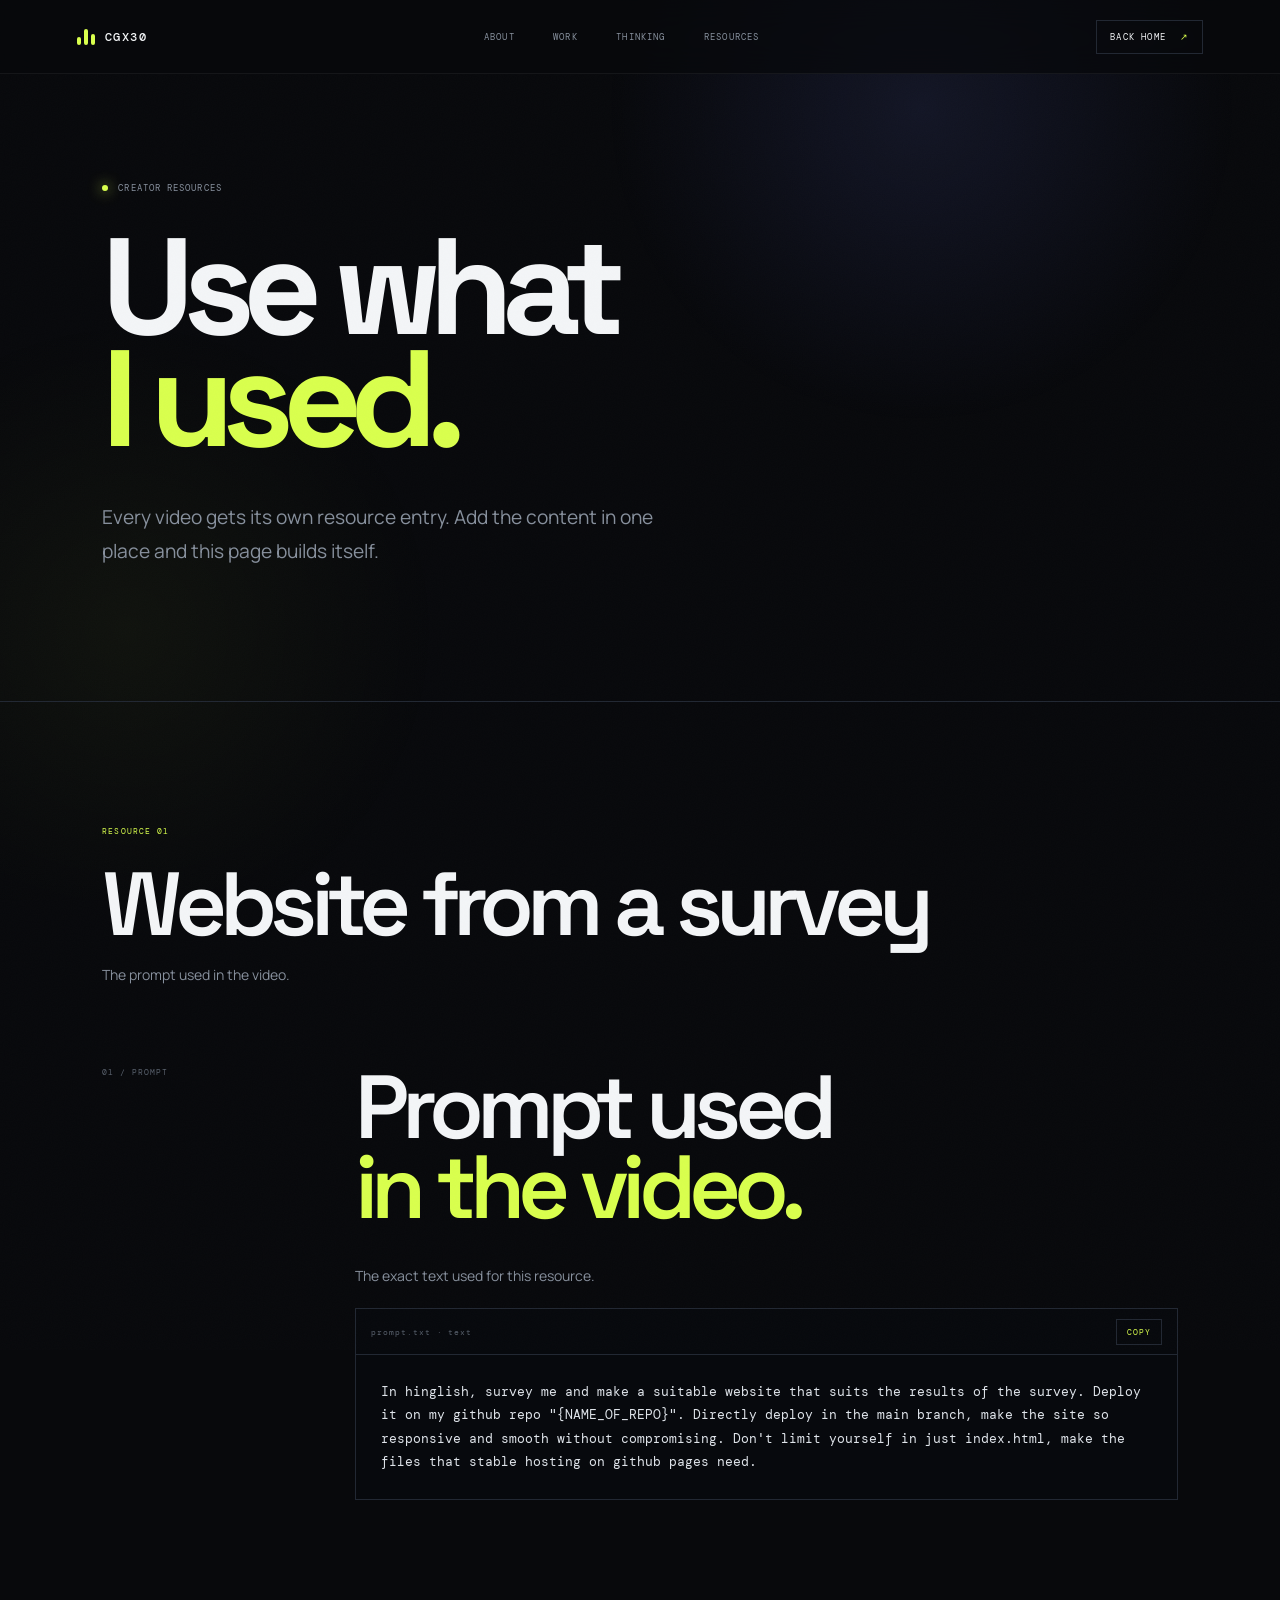
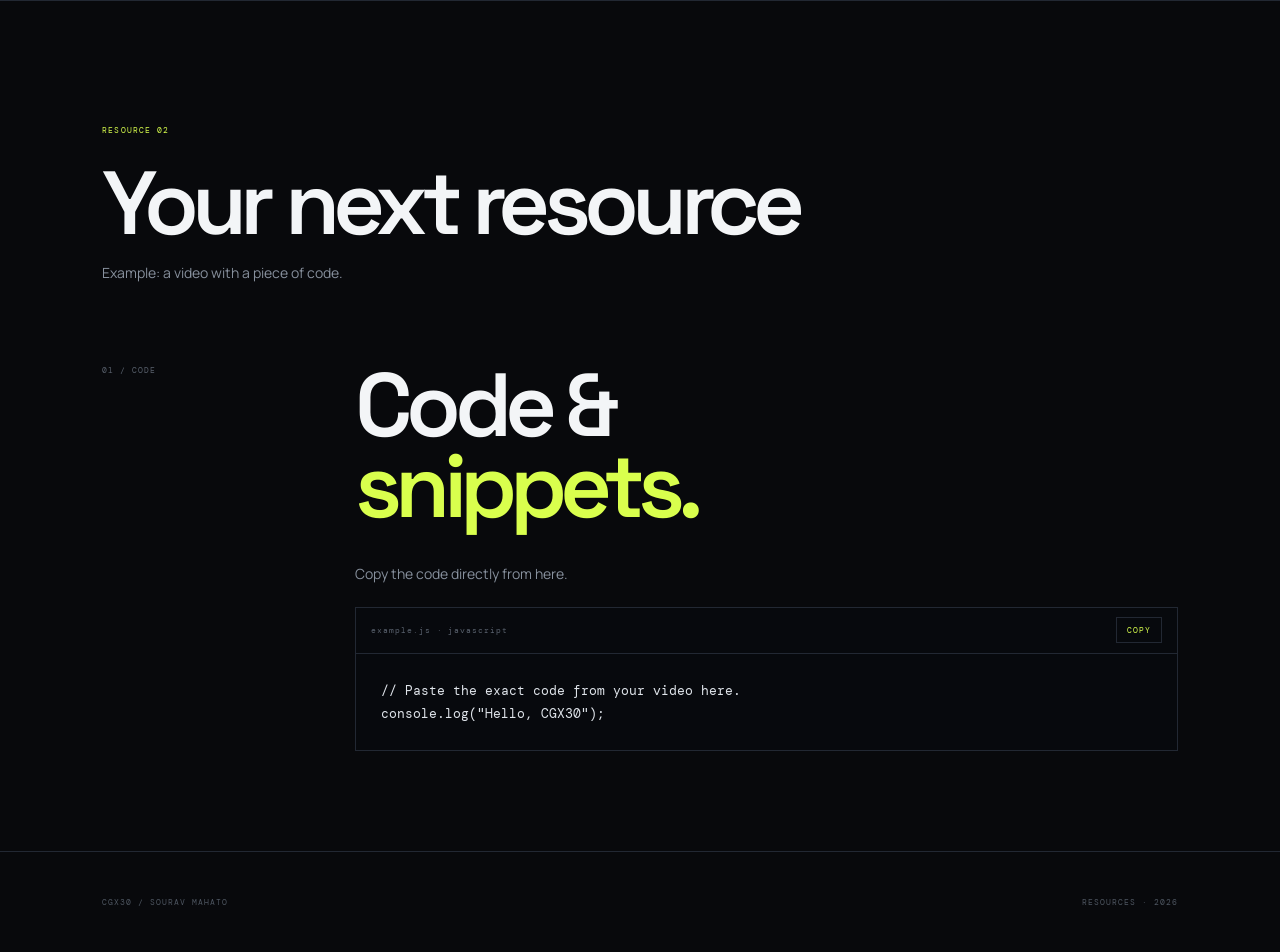
==== commit 5d14a255: "Revert latest portfolio redesign" ====
--- a/resources.html
+++ b/resources.html
@@ -1 +1,20 @@
-<!doctype html><html lang="en"><head><meta charset="utf-8"><meta name="viewport" content="width=device-width,initial-scale=1,viewport-fit=cover"><meta name="theme-color" content="#0b0910"><meta name="description" content="Sourav's creator resources — videos, prompts, code snippets and commands."><link rel="canonical" href="https://souravmahato2011371.github.io/My_Portfolio/resources.html"><link rel="manifest" href="site.webmanifest"><title>Resources — CGX30</title><link rel="preconnect" href="https://fonts.googleapis.com"><link rel="preconnect" href="https://fonts.gstatic.com" crossorigin><link href="https://fonts.googleapis.com/css2?family=DM+Mono:wght@400;500&family=DM+Sans:wght@400;500;600;700&family=Playfair+Display:ital,wght@0,600;1,600;1,700&display=swap" rel="stylesheet"><link rel="stylesheet" href="styles.css"></head><body class="resources-body"><div class="noise"></div><div class="progress"><span></span></div><header class="site-nav"><a class="brand" href="index.html"><span class="brand-mark">S</span><span>CGX30</span></a><nav><a href="index.html#about">About</a><a href="index.html#work">Work</a><a href="index.html#learning">Learning</a><a href="resources.html">Resources</a></nav><a class="nav-link" href="index.html">Back home <span>↗</span></a></header><main class="resources-main"><section class="resources-hero"><p class="eyebrow reveal"><span></span> CREATOR RESOURCES</p><h1 class="reveal">Use what<br><em>I used.</em></h1><p class="hero-lede reveal">A growing library of the videos, prompts, code snippets and commands behind the things I build.</p></section><div id="resource-list"></div></main><footer><span>CGX30 / SOURAV MAHATO</span><span>RESOURCES · 2026</span></footer><script src="resources.js"></script></body></html>+<!doctype html>
+<html lang="en">
+<head>
+<meta charset="utf-8"><meta name="viewport" content="width=device-width,initial-scale=1,viewport-fit=cover">
+<title>Resources — CGX30</title><meta name="description" content="Prompts, code and resources from CGX30."><meta name="theme-color" content="#08090c">
+<link rel="canonical" href="https://souravmahato2011371.github.io/My_Portfolio/resources.html">
+<link rel="preconnect" href="https://fonts.googleapis.com"><link rel="preconnect" href="https://fonts.gstatic.com" crossorigin>
+<link href="https://fonts.googleapis.com/css2?family=DM+Mono:wght@400;500&family=Manrope:wght@400;600;700;800&family=Space+Grotesk:wght@500;600;700&display=swap" rel="stylesheet"><link rel="stylesheet" href="styles.css">
+</head>
+<body>
+<div class="grain" aria-hidden="true"></div><div class="scroll-line" aria-hidden="true"><span></span></div>
+<header class="nav"><a class="logo" href="index.html"><span class="logo-bars"><i></i><i></i><i></i></span>CGX30</a><nav><a href="index.html#about">About</a><a href="index.html#work">Work</a><a href="index.html#thinking">Thinking</a><a href="resources.html">Resources</a></nav><a class="nav-cta" href="index.html">Back home <span>↗</span></a></header>
+<main class="resource-page">
+<section class="resource-hero"><p class="kicker"><span></span> CREATOR RESOURCES</p><h1>Use what<br><em>I used.</em></h1><p>Every video gets its own resource entry. Add the content in one place and this page builds itself.</p></section>
+<div id="resource-list"></div>
+</main>
+<footer><span>CGX30 / SOURAV MAHATO</span><span>RESOURCES · 2026</span></footer>
+<script src="resources.js"></script>
+</body>
+</html>
--- a/styles.css
+++ b/styles.css
@@ -1 +1,16 @@
-:root{--bg:#0b0910;--surface:#121019;--text:#f5f1f7;--muted:#aaa2b1;--faint:#6f6876;--line:#29242f;--violet:#a879ff;--violet2:#d0b5ff;--display:"DM Sans",sans-serif;--serif:"Playfair Display",Georgia,serif;--mono:"DM Mono",monospace;--ease:cubic-bezier(.2,.75,.2,1)}*{box-sizing:border-box}html{scroll-behavior:smooth;scroll-padding-top:90px}body{margin:0;background:var(--bg);color:var(--text);font-family:var(--display);overflow-x:hidden}body:before{content:"";position:fixed;inset:0;z-index:-2;background:radial-gradient(circle at 78% 8%,rgba(168,121,255,.14),transparent 27%),radial-gradient(circle at 10% 70%,rgba(208,181,255,.05),transparent 25%)}a{color:inherit;text-decoration:none}button{font:inherit}:focus-visible{outline:2px solid var(--violet2);outline-offset:4px}::selection{background:var(--violet);color:#100b16}.noise{position:fixed;inset:-50%;z-index:50;pointer-events:none;opacity:.018;background-image:url("data:image/svg+xml,%3Csvg xmlns='http://www.w3.org/2000/svg' width='160' height='160'%3E%3Cfilter id='n'%3E%3CfeTurbulence baseFrequency='.9' numOctaves='2' stitchTiles='stitch'/%3E%3C/filter%3E%3Crect width='100%25' height='100%25' filter='url(%23n)'/%3E%3C/svg%3E")}.progress{position:fixed;z-index:100;top:0;left:0;right:0;height:2px}.progress span{display:block;width:100%;height:100%;background:linear-gradient(90deg,var(--violet),var(--violet2));transform:scaleX(0);transform-origin:left}.site-nav{height:74px;position:fixed;z-index:40;top:0;left:0;right:0;display:flex;align-items:center;justify-content:space-between;padding:0 clamp(20px,6vw,92px);border-bottom:1px solid rgba(255,255,255,.06);background:rgba(11,9,16,.78);backdrop-filter:blur(18px);-webkit-backdrop-filter:blur(18px)}.brand{display:flex;align-items:center;gap:10px;font:500 11px var(--mono);letter-spacing:.13em}.brand-mark{width:27px;height:27px;display:grid;place-items:center;border:1px solid var(--violet);color:var(--violet2);font:600 12px var(--serif);font-style:italic}.site-nav nav{display:flex;gap:clamp(18px,3vw,42px)}.site-nav nav a,.nav-link{font:400 9px var(--mono);letter-spacing:.12em;text-transform:uppercase;color:var(--muted);transition:color .25s}.site-nav nav a:hover,.nav-link:hover{color:var(--text)}.nav-link{color:var(--text);border:1px solid var(--line);padding:10px 13px}.nav-link span{color:var(--violet2);margin-left:8px}main{max-width:1600px;margin:auto}.hero{min-height:100svh;padding:150px clamp(20px,8vw,130px) 42px;display:grid;grid-template-columns:minmax(0,1fr) minmax(300px,430px);align-items:center;gap:70px;position:relative;overflow:hidden}.hero:after{content:"";position:absolute;inset:0;pointer-events:none;background-image:linear-gradient(rgba(255,255,255,.035) 1px,transparent 1px),linear-gradient(90deg,rgba(255,255,255,.035) 1px,transparent 1px);background-size:82px 82px;mask-image:linear-gradient(to bottom,#000,transparent 78%)}.hero-copy,.hero-editorial,.hero-meta{position:relative;z-index:2}.eyebrow,.section-label,.hero-meta,.project-visual span,.project-visual small,.project-tag,.tags,.facts span,footer,.resource-entry header>span,.resource-block>aside,.code-head,.command small{font-family:var(--mono);text-transform:uppercase;letter-spacing:.13em}.eyebrow{display:flex;gap:10px;align-items:center;color:var(--muted);font-size:9px}.eyebrow>span{width:6px;height:6px;border-radius:50%;background:var(--violet);box-shadow:0 0 16px rgba(168,121,255,.9)}h1{font:700 clamp(4.2rem,10.5vw,10.2rem)/.84 var(--display);letter-spacing:-.08em;margin:30px 0}.hero h1 em,.section h2 em,.contact-title em,.project-visual b em{font-family:var(--serif);font-style:italic;font-weight:600;color:var(--violet2)}.hero-lede{max-width:580px;color:var(--muted);font-size:clamp(1rem,1.45vw,1.2rem);line-height:1.8}.hero-actions{display:flex;align-items:center;gap:28px;margin-top:38px}.button{display:inline-flex;align-items:center;justify-content:space-between;gap:25px;padding:15px 17px;border:1px solid var(--line);font:500 9px var(--mono);letter-spacing:.1em;text-transform:uppercase;transition:transform .35s var(--ease),background .25s}.primary{background:var(--violet);border-color:var(--violet);color:#120d18}.primary:hover{background:var(--violet2)}.text-link{font:400 9px var(--mono);letter-spacing:.1em;text-transform:uppercase;color:var(--muted)}.text-link span{color:var(--violet2);margin-left:8px}.hero-editorial{aspect-ratio:1;display:grid;place-items:center}.orbit{position:absolute;border:1px solid rgba(168,121,255,.28);border-radius:50%;inset:5%;animation:spin 24s linear infinite}.orbit:after{content:"";position:absolute;left:50%;top:-4px;width:7px;height:7px;border-radius:50%;background:var(--violet)}.orbit-two{inset:19%;animation-duration:14s;animation-direction:reverse;border-color:rgba(255,255,255,.14)}.orbit-two:after{top:auto;bottom:-4px;background:#f3ead9}.editorial-card{width:54%;aspect-ratio:.8;display:flex;flex-direction:column;justify-content:space-between;padding:20px;border:1px solid rgba(255,255,255,.16);background:linear-gradient(145deg,rgba(243,234,217,.12),rgba(168,121,255,.09));box-shadow:0 30px 90px rgba(0,0,0,.35);transform:rotate(7deg)}.editorial-card span,.side-note{font:9px var(--mono);color:var(--muted);letter-spacing:.12em}.editorial-card strong{font:700 clamp(2.7rem,6vw,6rem)/.8 var(--display);letter-spacing:-.08em}.editorial-card small{font:11px var(--serif);font-style:italic;color:var(--violet2)}.side-note{position:absolute;right:0;bottom:9%;line-height:1.8}.hero-meta{grid-column:1/-1;display:flex;justify-content:space-between;border-top:1px solid var(--line);padding-top:17px;color:var(--faint);font-size:8px}.section{display:grid;grid-template-columns:clamp(130px,17vw,245px) minmax(0,1fr);gap:35px;padding:clamp(105px,13vw,185px) clamp(20px,8vw,130px);border-top:1px solid var(--line)}.section-label{font-size:8px;color:var(--faint)}.section-content{min-width:0}.split-heading,.section-intro{display:flex;justify-content:space-between;align-items:flex-end;gap:50px}.section h2{font:600 clamp(3.2rem,7vw,7.4rem)/.88 var(--display);letter-spacing:-.08em;margin:0}.split-heading>p,.section-intro>p{max-width:330px;color:var(--muted);font-size:14px;line-height:1.8;margin:0}.story-grid{display:grid;grid-template-columns:1fr 1fr;gap:80px;margin-top:95px}.story.lead{max-width:610px;font-size:clamp(1.15rem,1.7vw,1.45rem);line-height:1.8;color:var(--muted)}.facts{display:grid;gap:20px}.facts div{border-top:1px solid var(--line);padding-top:16px}.facts span{font-size:8px;color:var(--faint)}.facts strong{display:block;margin-top:8px;font:500 14px var(--display)}.project-list{display:grid;gap:24px;margin-top:80px}.project{display:grid;grid-template-columns:1.12fr .88fr;min-height:520px;border:1px solid var(--line);background:var(--surface);overflow:hidden;transition:border-color .35s,transform .45s var(--ease)}.project:hover{border-color:#514a5c;transform:translateY(-4px)}.project-visual{position:relative;min-height:100%;padding:24px;display:flex;flex-direction:column;justify-content:space-between;overflow:hidden}.project-visual span,.project-visual small{position:relative;z-index:3;font-size:8px;color:#938a9c}.project-visual b{position:relative;z-index:3;font:700 clamp(3.5rem,7vw,8rem)/.78 var(--display);letter-spacing:-.09em}.visual-cat{background:radial-gradient(circle at 67% 39%,rgba(168,121,255,.35),transparent 23%),linear-gradient(135deg,#100d16,#21152c)}.visual-orbit{position:absolute;width:46%;aspect-ratio:1;border:1px solid rgba(208,181,255,.5);border-radius:50%;right:13%;top:22%;box-shadow:0 0 100px rgba(168,121,255,.18)}.visual-orbit:after{content:"";position:absolute;inset:18%;border:1px dashed rgba(243,234,217,.3);border-radius:50%;transform:rotate(25deg) scaleY(.4)}.visual-lab{background:linear-gradient(135deg,#101016,#171827)}.lab-lines{position:absolute;inset:-10%;background-image:linear-gradient(rgba(208,181,255,.09) 1px,transparent 1px),linear-gradient(90deg,rgba(208,181,255,.09) 1px,transparent 1px);background-size:34px 34px;transform:perspective(600px) rotateX(60deg) scale(1.7);transform-origin:bottom}.visual-lab:after{content:"";position:absolute;width:190px;height:190px;border:1px solid rgba(168,121,255,.35);border-radius:50%;left:18%;top:18%}.visual-ai{background:radial-gradient(circle at 50% 50%,rgba(168,121,255,.18),transparent 28%),#100c14}.ai-dots{position:absolute;inset:10%;background-image:radial-gradient(circle,rgba(208,181,255,.8) 1px,transparent 2px);background-size:29px 29px;mask-image:radial-gradient(circle,#000,transparent 70%);animation:drift 10s linear infinite}.visual-ai:after{content:"";position:absolute;width:250px;height:250px;border:1px solid rgba(255,255,255,.15);border-radius:50%;left:50%;top:50%;transform:translate(-50%,-50%) rotate(20deg) scaleY(.45)}.project-info{padding:38px;display:flex;flex-direction:column}.project-tag{font-size:8px;color:var(--violet2)}.project-info h3{font:600 clamp(2.2rem,4vw,4.5rem)/.9 var(--display);letter-spacing:-.07em;margin:30px 0}.project-info>p:not(.project-tag){margin-top:auto;max-width:430px;color:var(--muted);font-size:14px;line-height:1.8}.tags{display:flex;gap:7px;flex-wrap:wrap;margin-top:24px}.tags i{font-style:normal;color:#847b8d;border:1px solid var(--line);padding:7px 9px;font-size:7px}.principles{display:grid;grid-template-columns:repeat(3,1fr);margin-top:90px;border-top:1px solid var(--line)}.principles article{padding:25px 25px 0 0;border-right:1px solid var(--line)}.principles article+article{padding-left:25px}.principles article:last-child{border-right:0}.principles span{font:9px var(--mono);color:var(--violet2)}.principles h3{font:600 clamp(1.6rem,2.5vw,2.4rem)/1 var(--display);letter-spacing:-.045em;margin:60px 0 17px}.principles p{color:var(--muted);font-size:14px;line-height:1.75;max-width:30ch}.resource-banner{display:flex;justify-content:space-between;align-items:center;gap:30px;margin-top:90px;padding:25px 0;border-top:1px solid var(--line);border-bottom:1px solid var(--line)}.resource-banner span{font:8px var(--mono);color:var(--faint);letter-spacing:.13em}.resource-banner strong{font:600 clamp(1.3rem,2.5vw,2.2rem) var(--display);letter-spacing:-.04em}.resource-banner b{color:var(--violet2);font-weight:400;margin-left:15px}.contact-title{font:600 clamp(4.3rem,10vw,10.5rem)/.83 var(--display);letter-spacing:-.09em;margin:30px 0 75px}.contact-row{display:flex;justify-content:space-between;align-items:center;gap:35px;border-top:1px solid var(--line);padding-top:22px}.contact-row p{font:9px var(--mono);letter-spacing:.1em;text-transform:uppercase;color:var(--faint);max-width:420px}footer{max-width:1600px;margin:auto;display:flex;justify-content:space-between;padding:45px clamp(20px,8vw,130px);color:#5c5563;font-size:8px}.reveal{opacity:0;transform:translateY(22px);transition:opacity .8s var(--ease),transform .8s var(--ease)}.reveal.is-visible{opacity:1;transform:none}.resources-main{max-width:1600px;margin:auto}.resources-hero{min-height:76svh;padding:150px clamp(20px,8vw,130px) 90px;display:flex;flex-direction:column;justify-content:center;border-bottom:1px solid var(--line)}.resources-hero h1{margin:30px 0 24px}.resource-entry{border-bottom:1px solid var(--line)}.resource-entry header{padding:clamp(75px,9vw,125px) clamp(20px,8vw,130px) 40px}.resource-entry header>span{font-size:8px;color:var(--violet2)}.resource-entry h2{font:600 clamp(3rem,7vw,7rem)/.9 var(--display);letter-spacing:-.075em;margin:25px 0 18px}.resource-entry header p{max-width:600px;margin:0;color:var(--muted);font-size:14px;line-height:1.7}.resource-block{display:grid;grid-template-columns:clamp(130px,17vw,245px) minmax(0,1fr);gap:35px;padding:40px clamp(20px,8vw,130px) 100px}.resource-block>aside{font-size:8px;color:var(--faint)}.video-shell{aspect-ratio:16/9;border:1px solid var(--line);padding:8px;background:var(--surface)}.video-shell iframe{display:block;width:100%;height:100%;border:0}.video-placeholder{aspect-ratio:16/9;border:1px dashed #3a3342;background:radial-gradient(circle at 50% 45%,rgba(168,121,255,.12),transparent 35%),#0d0b11;display:flex;flex-direction:column;align-items:center;justify-content:center;text-align:center}.video-placeholder span{font:8px var(--mono);color:var(--violet2);letter-spacing:.18em}.video-placeholder strong{font:600 clamp(2rem,5vw,4.5rem)/.9 var(--display);letter-spacing:-.06em;margin:20px 0}.video-placeholder small{font:8px var(--mono);color:var(--faint);letter-spacing:.1em;text-transform:uppercase}.code-card{border:1px solid var(--line);background:#08070b;overflow:hidden}.code-head{height:46px;padding:0 15px;display:flex;align-items:center;justify-content:space-between;color:var(--faint);font-size:8px}.code-head button,.command button{border:1px solid var(--line);background:transparent;color:var(--violet2);padding:7px 10px;font:8px var(--mono);letter-spacing:.1em;cursor:pointer}.code-head button:hover,.command button:hover{background:var(--violet);color:#120d18}.code-card pre,.command pre{margin:0;padding:25px;white-space:pre-wrap;overflow:auto;color:#e8e1eb;font:13px/1.8 var(--mono)}.command-list,.link-list{border-top:1px solid var(--line)}.command{display:flex;justify-content:space-between;gap:20px;padding:20px 0;border-bottom:1px solid var(--line)}.command>div{flex:1;min-width:0}.command small{font-size:8px;color:var(--faint)}.command pre{padding:10px 0 0;font-size:13px}.link-list a{display:flex;justify-content:space-between;padding:22px 0;border-bottom:1px solid var(--line);color:var(--muted);font:9px var(--mono);letter-spacing:.12em}.link-list a:hover{color:var(--text)}.link-list b{color:var(--violet2);font:16px var(--display)}.empty-resource{margin:45px clamp(20px,8vw,130px);padding:35px;border:1px dashed #3a3342;color:var(--faint);font:9px var(--mono);letter-spacing:.1em;text-transform:uppercase}.not-found{min-height:100svh;padding:150px 8vw;display:flex;flex-direction:column;justify-content:center;align-items:flex-start}.not-found h1{margin:30px 0 45px}.not-found em{font-family:var(--serif);font-style:italic;color:var(--violet2)}@keyframes spin{to{transform:rotate(360deg)}}@keyframes drift{to{transform:translate(18px,-18px)}}@media(max-width:900px){.site-nav nav{display:none}.hero{grid-template-columns:1fr;gap:20px;padding-top:125px}.hero-editorial{position:absolute;width:300px;right:-80px;top:150px;opacity:.45}.hero-copy{z-index:3}.section{grid-template-columns:1fr;gap:20px}.split-heading,.section-intro{display:block}.split-heading>p,.section-intro>p{margin-top:28px}.story-grid{grid-template-columns:1fr;gap:55px}.project{grid-template-columns:1fr}.project-visual{min-height:390px}.project-info{min-height:400px}.principles{grid-template-columns:1fr}.principles article,.principles article+article{border-right:0;border-bottom:1px solid var(--line);padding:28px 0}.principles article:last-child{border-bottom:0}.principles h3{margin-top:30px}.resource-block{grid-template-columns:1fr;gap:20px}.resource-banner{align-items:flex-start;flex-direction:column}}@media(max-width:600px){.site-nav{height:64px;background:rgba(11,9,16,.95);backdrop-filter:none}.nav-link{padding:9px 10px}.hero{padding:105px 20px 35px}.hero h1{font-size:clamp(4rem,20vw,7rem)}.hero-editorial{width:230px;right:-105px;top:150px}.hero-actions{flex-direction:column;align-items:flex-start}.hero-meta span:nth-child(2){display:none}.section{padding:95px 20px}.section h2{font-size:clamp(3rem,15vw,5.2rem)}.project-visual{min-height:300px}.project-visual b{font-size:clamp(3.1rem,17vw,6rem)}.project-info{padding:28px;min-height:410px}.contact-title{font-size:clamp(4rem,19vw,7rem)}.contact-row{align-items:flex-start;flex-direction:column}.resources-hero{padding:110px 20px 75px}.resources-hero h1{font-size:clamp(4rem,20vw,7rem)}.resource-entry header{padding:70px 20px 30px}.resource-entry h2{font-size:clamp(3rem,15vw,5.2rem)}.resource-block{padding:25px 20px 75px}.code-card pre,.command pre{font-size:11px;padding:18px}.video-placeholder strong{font-size:2.2rem}.resource-banner strong{font-size:1.35rem}footer{flex-direction:column;gap:12px;padding:40px 20px}.noise{display:none}}@media(prefers-reduced-motion:reduce){*,*:before,*:after{animation-duration:.001ms!important;animation-iteration-count:1!important;scroll-behavior:auto!important;transition-duration:.001ms!important}.reveal{opacity:1;transform:none}}+:root{--bg:#08090c;--panel:#0e1117;--panel2:#12161e;--text:#f3f5f7;--muted:#87909d;--faint:#59616d;--line:#222833;--lime:#d9ff4d;--blue:#7180ff;--pink:#ff5e9d;--display:"Space Grotesk",sans-serif;--body:"Manrope",sans-serif;--mono:"DM Mono",monospace;--ease:cubic-bezier(.2,.8,.2,1)}
+*{box-sizing:border-box}html{scroll-behavior:smooth}body{margin:0;background:var(--bg);color:var(--text);font-family:var(--body);overflow-x:hidden}body:before{content:"";position:fixed;inset:0;z-index:-3;background:radial-gradient(circle at 72% 12%,rgba(113,128,255,.11),transparent 26%),radial-gradient(circle at 10% 70%,rgba(217,255,77,.045),transparent 24%)}a{color:inherit;text-decoration:none}button{font:inherit}::selection{background:var(--lime);color:#08090c}:focus-visible{outline:2px solid var(--lime);outline-offset:5px}
+.grain{position:fixed;inset:-50%;z-index:30;pointer-events:none;opacity:.018;background-image:url("data:image/svg+xml,%3Csvg xmlns='http://www.w3.org/2000/svg' width='180' height='180'%3E%3Cfilter id='n'%3E%3CfeTurbulence type='fractalNoise' baseFrequency='.85' numOctaves='3' stitchTiles='stitch'/%3E%3C/filter%3E%3Crect width='100%25' height='100%25' filter='url(%23n)'/%3E%3C/svg%3E")} .cursor-glow{position:fixed;inset:0;pointer-events:none;z-index:1;background:radial-gradient(460px circle at var(--x,50%) var(--y,50%),rgba(113,128,255,.075),transparent 58%)}.scroll-line{position:fixed;top:0;left:0;right:0;height:2px;z-index:100}.scroll-line span{display:block;height:100%;background:linear-gradient(90deg,var(--lime),var(--blue),var(--pink));transform:scaleX(0);transform-origin:left}
+.nav{height:74px;position:fixed;z-index:50;inset:0 0 auto;display:flex;align-items:center;justify-content:space-between;padding:0 clamp(20px,6vw,90px);border-bottom:1px solid rgba(255,255,255,.055);background:rgba(8,9,12,.72);backdrop-filter:blur(16px);-webkit-backdrop-filter:blur(16px)}.logo{display:flex;align-items:center;gap:10px;font:500 12px var(--mono);letter-spacing:.12em}.logo-bars{display:flex;gap:3px;align-items:flex-end;height:16px}.logo-bars i{width:4px;border-radius:2px;background:var(--lime)}.logo-bars i:nth-child(1){height:8px}.logo-bars i:nth-child(2){height:16px}.logo-bars i:nth-child(3){height:11px}.nav nav{display:flex;gap:clamp(18px,3vw,40px)}.nav nav a,.nav-cta{font:400 9px var(--mono);letter-spacing:.13em;text-transform:uppercase;color:var(--muted);transition:color .25s}.nav nav a:hover,.nav-cta:hover{color:var(--text)}.nav-cta{color:var(--text);border:1px solid var(--line);padding:10px 13px}.nav-cta span{color:var(--lime);margin-left:8px}
+main{max-width:1600px;margin:auto}.hero{min-height:100svh;position:relative;padding:145px clamp(20px,8vw,130px) 45px;display:grid;grid-template-columns:minmax(0,1fr) minmax(280px,430px);align-items:center;gap:50px;overflow:hidden}.hero-bg{position:absolute;inset:0;opacity:.45;background-image:linear-gradient(rgba(255,255,255,.035) 1px,transparent 1px),linear-gradient(90deg,rgba(255,255,255,.035) 1px,transparent 1px);background-size:78px 78px;mask-image:linear-gradient(to bottom,#000,transparent 82%);animation:grid 20s linear infinite}.hero-copy{position:relative;z-index:2}.kicker,.section-index,.hero-footer,.art-id,.art-note,.project-top,.chips,footer{font-family:var(--mono);text-transform:uppercase;letter-spacing:.12em}.kicker{display:flex;align-items:center;gap:10px;color:var(--muted);font-size:9px}.kicker span{width:6px;height:6px;border-radius:50%;background:var(--lime);box-shadow:0 0 14px var(--lime)}h1{font:700 clamp(4.4rem,10.7vw,10.5rem)/.82 var(--display);letter-spacing:-.085em;margin:28px 0 34px}h1 em,.section-heading em,.contact-heading em,.project-word em{font-style:normal;color:var(--lime)}.hero-text{max-width:570px;color:var(--muted);font-size:clamp(1rem,1.45vw,1.2rem);line-height:1.8}.actions{display:flex;align-items:center;gap:26px;margin-top:38px}.button{display:inline-flex;align-items:center;justify-content:space-between;gap:26px;padding:15px 17px;border:1px solid var(--line);font:500 9px var(--mono);letter-spacing:.1em;text-transform:uppercase;transition:transform .35s var(--ease),background .25s,border-color .25s}.button-fill{background:var(--lime);color:#08090c;border-color:var(--lime)}.button-fill:hover{background:#e7ff84}.underlink{font:400 9px var(--mono);color:var(--muted);letter-spacing:.1em;text-transform:uppercase}.underlink span{color:var(--lime);margin-left:8px}.hero-art{width:min(32vw,430px);aspect-ratio:1;justify-self:end;position:relative;animation:float 7s ease-in-out infinite}.art-ring{position:absolute;border:1px solid rgba(255,255,255,.12);border-radius:50%;inset:3%;animation:spin 24s linear infinite}.art-ring i{position:absolute;left:50%;top:0;width:8px;height:8px;margin-left:-4px;border-radius:50%;background:var(--lime);box-shadow:0 0 18px var(--lime)}.ring-b{inset:18%;border-color:rgba(113,128,255,.3);animation-duration:15s;animation-direction:reverse}.ring-b i{top:auto;bottom:0;background:var(--pink);box-shadow:0 0 18px var(--pink)}.ring-c{inset:33%;border-color:rgba(255,94,157,.2);animation-duration:10s}.ring-c i{left:auto;top:50%;right:0;margin:0 -4px 0 0;background:var(--blue);box-shadow:0 0 18px var(--blue)}.art-core{position:absolute;inset:41%;border-radius:50%;display:grid;place-items:center;background:radial-gradient(circle at 30% 25%,#a5aeff,var(--blue) 46%,#292f59);box-shadow:0 0 90px rgba(113,128,255,.32),inset 0 0 25px rgba(255,255,255,.22);font:500 12px var(--mono)}.art-word{position:absolute;font:500 8px var(--mono);letter-spacing:.2em;color:var(--faint)}.word-a{right:-2%;top:12%}.word-b{left:-3%;bottom:15%}.word-c{right:4%;bottom:4%}.hero-footer{grid-column:1/-1;display:flex;justify-content:space-between;border-top:1px solid var(--line);padding-top:17px;color:var(--faint);font-size:8px}
+.section{display:grid;grid-template-columns:clamp(130px,17vw,245px) minmax(0,1fr);gap:35px;padding:clamp(105px,13vw,185px) clamp(20px,8vw,130px);border-top:1px solid var(--line)}.section-index{font-size:8px;color:var(--faint)}.section-main{min-width:0}.section-heading{font:600 clamp(3.2rem,7vw,7.4rem)/.9 var(--display);letter-spacing:-.075em}.about-grid{display:grid;grid-template-columns:1fr 1fr;gap:80px;margin-top:95px}.large-copy{max-width:610px;font-size:clamp(1.15rem,1.7vw,1.45rem);line-height:1.8;color:var(--muted)}.facts{display:grid;gap:20px}.facts div{border-top:1px solid var(--line);padding-top:16px}.facts small{font:8px var(--mono);color:var(--faint);letter-spacing:.14em}.facts strong{display:block;font:500 14px var(--display);margin-top:8px}.work-heading{display:flex;justify-content:space-between;align-items:end;gap:50px;margin-bottom:80px}.muted{max-width:330px;color:var(--muted);font-size:14px;line-height:1.8}.projects{display:grid;gap:24px}.project{display:grid;grid-template-columns:1.15fr .85fr;border:1px solid var(--line);background:var(--panel);overflow:hidden;transition:border-color .35s,transform .45s var(--ease)}.project:hover{border-color:#414b5c;transform:translateY(-4px)}.project-art{min-height:510px;position:relative;overflow:hidden;padding:24px;display:flex;flex-direction:column;justify-content:space-between}.art-id,.art-note{position:relative;z-index:3;font-size:8px;color:#697281}.project-word{position:relative;z-index:3;font:700 clamp(3.5rem,7vw,8rem)/.78 var(--display);letter-spacing:-.085em}.cat-art{background:radial-gradient(circle at 67% 40%,rgba(113,128,255,.34),transparent 22%),linear-gradient(135deg,#0b0e15,#17122a 70%,#0a0c11)}.planet{position:absolute;width:43%;aspect-ratio:1;border:1px solid rgba(217,255,77,.45);border-radius:50%;right:14%;top:22%;box-shadow:0 0 100px rgba(113,128,255,.2),inset 0 0 40px rgba(217,255,77,.05)}.planet:after{content:"";position:absolute;inset:18%;border:1px dashed rgba(113,128,255,.45);border-radius:50%;transform:rotate(25deg) scaleY(.38)}.lab-art{background:linear-gradient(135deg,#09100e,#12201a)}.lab-grid{position:absolute;inset:0;background-image:linear-gradient(rgba(217,255,77,.08) 1px,transparent 1px),linear-gradient(90deg,rgba(217,255,77,.08) 1px,transparent 1px);background-size:34px 34px;transform:perspective(600px) rotateX(62deg) scale(1.7);transform-origin:bottom}.lab-art:after{content:"";position:absolute;width:190px;height:190px;border:1px solid rgba(217,255,77,.35);border-radius:50%;left:20%;top:18%;box-shadow:0 0 60px rgba(217,255,77,.08)}.ai-art{background:radial-gradient(circle at 50% 50%,rgba(255,94,157,.17),transparent 27%),#100c15}.nodes{position:absolute;inset:12%;background-image:radial-gradient(circle,rgba(255,94,157,.85) 1px,transparent 2px);background-size:30px 30px;mask-image:radial-gradient(circle,#000,transparent 70%);animation:nodes 9s linear infinite}.ai-art:after{content:"";position:absolute;width:250px;height:250px;border:1px solid rgba(113,128,255,.2);border-radius:50%;left:50%;top:50%;transform:translate(-50%,-50%) rotate(25deg) scaleY(.5)}.project-copy{padding:38px;display:flex;flex-direction:column;position:relative}.project-top{display:flex;justify-content:space-between;color:var(--lime);font-size:8px}.project-top b{display:grid;place-items:center;width:40px;height:40px;border:1px solid var(--line);border-radius:50%;font:14px var(--body);color:var(--lime);transition:.35s}.project:hover .project-top b{background:var(--lime);color:#08090c;transform:rotate(45deg)}.project-copy h2{font:600 clamp(2.2rem,4vw,4.5rem)/.9 var(--display);letter-spacing:-.065em;margin:30px 0}.project-copy p{margin-top:auto;color:var(--muted);font-size:14px;line-height:1.8;max-width:430px}.chips{display:flex;gap:7px;flex-wrap:wrap;margin-top:24px}.chips i{font-style:normal;color:#697281;border:1px solid var(--line);padding:7px 9px;font-size:7px}.principles{display:grid;grid-template-columns:repeat(3,1fr);margin-top:95px;border-top:1px solid var(--line)}.principle{padding:25px 25px 0 0;border-right:1px solid var(--line)}.principle+ .principle{padding-left:25px}.principle:last-child{border-right:0}.principle>span{font:9px var(--mono);color:var(--lime)}.principle h3{font:600 clamp(1.6rem,2.5vw,2.4rem)/1 var(--display);letter-spacing:-.045em;margin:60px 0 17px}.principle p{color:var(--muted);font-size:14px;line-height:1.75;max-width:30ch}.contact-heading{font:600 clamp(4.3rem,10vw,10.5rem)/.84 var(--display);letter-spacing:-.09em;margin:28px 0 75px}.contact-bottom{display:flex;justify-content:space-between;align-items:center;gap:35px;border-top:1px solid var(--line);padding-top:22px}.contact-bottom p{font:9px var(--mono);letter-spacing:.1em;text-transform:uppercase;color:var(--faint);max-width:420px}footer{max-width:1600px;margin:auto;display:flex;justify-content:space-between;padding:45px clamp(20px,8vw,130px);color:#4e5661;font-size:8px}.reveal{opacity:0;transform:translateY(24px);transition:opacity .8s var(--ease),transform .8s var(--ease)}.reveal.visible{opacity:1;transform:none}
+@keyframes grid{to{background-position:78px 78px}}@keyframes spin{to{transform:rotate(360deg)}}@keyframes float{50%{transform:translateY(-13px) rotate(2deg)}}@keyframes nodes{to{transform:translate(18px,-18px)}}
+@media(max-width:900px){.cursor-glow{display:none}.nav nav{display:none}.hero{grid-template-columns:1fr;padding-top:125px}.hero-art{position:absolute;width:300px;right:-80px;top:155px;opacity:.48;animation:none}.hero-copy{z-index:2}.section{grid-template-columns:1fr;gap:20px}.about-grid{grid-template-columns:1fr;gap:55px}.work-heading{display:block}.work-heading .muted{margin-top:28px}.project{grid-template-columns:1fr}.project-art{min-height:380px}.project-copy{min-height:390px}.principles{grid-template-columns:1fr}.principle,.principle+.principle{border-right:0;border-bottom:1px solid var(--line);padding:28px 0}.principle:last-child{border-bottom:0}.principle h3{margin-top:30px}}
+@media(max-width:600px){.nav{height:64px;background:rgba(8,9,12,.95);backdrop-filter:none}.nav-cta{padding:9px 10px}.hero{padding:105px 20px 35px}.hero-art{width:230px;right:-105px;top:150px;opacity:.3}.hero h1{font-size:clamp(4rem,20vw,7rem)}.actions{flex-direction:column;align-items:flex-start}.hero-footer span:nth-child(2){display:none}.section{padding:95px 20px}.section-heading{font-size:clamp(3rem,15vw,5.2rem)}.project-art{min-height:300px}.project-word{font-size:clamp(3.1rem,17vw,6rem)}.project-copy{padding:28px;min-height:410px}.contact-heading{font-size:clamp(4rem,19vw,7rem)}.contact-bottom{align-items:flex-start;flex-direction:column}footer{flex-direction:column;gap:12px;padding:40px 20px}.grain{display:none}}
+@media(prefers-reduced-motion:reduce){*,*:before,*:after{animation-duration:.001ms!important;animation-iteration-count:1!important;scroll-behavior:auto!important;transition-duration:.001ms!important}.reveal{opacity:1;transform:none}}
+
+.resource-page{max-width:1600px;margin:auto}.resource-hero{min-height:78svh;padding:150px clamp(20px,8vw,130px) 90px;display:flex;flex-direction:column;justify-content:center;border-bottom:1px solid var(--line)}.resource-hero h1{margin:28px 0 25px}.resource-hero>p:last-child{max-width:590px;color:var(--muted);font-size:clamp(1rem,1.5vw,1.2rem);line-height:1.8}.resource-section{display:grid;grid-template-columns:clamp(130px,17vw,245px) minmax(0,1fr);gap:35px;padding:clamp(85px,10vw,145px) clamp(20px,8vw,130px);border-bottom:1px solid var(--line)}.resource-label{font:8px var(--mono);color:var(--faint);letter-spacing:.12em}.resource-main{min-width:0}.resource-heading{font:600 clamp(3rem,7vw,7rem)/.9 var(--display);letter-spacing:-.075em}.resource-heading em{font-style:normal;color:var(--lime)}.resource-note{color:var(--muted);font-size:14px;line-height:1.8;margin:35px 0 20px}.video-shell{aspect-ratio:16/9;border:1px solid var(--line);background:var(--panel);padding:9px}.video-placeholder{height:100%;display:flex;flex-direction:column;align-items:center;justify-content:center;text-align:center;background:radial-gradient(circle at 50% 45%,rgba(113,128,255,.12),transparent 35%),#0a0d12;border:1px solid #1a202a}.video-placeholder span{font:8px var(--mono);color:var(--lime);letter-spacing:.18em}.video-placeholder strong{font:600 clamp(2rem,5vw,4.5rem)/.9 var(--display);letter-spacing:-.06em;margin:20px 0}.video-placeholder small{font:8px var(--mono);color:var(--faint);letter-spacing:.1em;text-transform:uppercase}.code-card{border:1px solid var(--line);background:#07090d;overflow:hidden}.code-head{height:46px;padding:0 15px;display:flex;align-items:center;justify-content:space-between;border-bottom:1px solid var(--line);font:8px var(--mono);color:var(--faint);letter-spacing:.12em}.code-head button{border:1px solid var(--line);background:transparent;color:var(--lime);padding:7px 10px;font:8px var(--mono);letter-spacing:.1em;cursor:pointer}.code-head button:hover{background:var(--lime);color:#08090c}.code-card pre{margin:0;padding:25px;white-space:pre-wrap;overflow:auto;color:#dfe4ea;font:13px/1.8 var(--mono)}.empty-resource{margin-top:45px;padding:35px;border:1px dashed #303745;color:var(--faint);font:9px var(--mono);letter-spacing:.1em;text-transform:uppercase}.link-grid{display:grid;margin-top:45px;border-top:1px solid var(--line)}.link-grid a{display:flex;justify-content:space-between;align-items:center;padding:22px 0;border-bottom:1px solid var(--line);font:9px var(--mono);letter-spacing:.12em;color:var(--muted);transition:color .25s,padding .3s}.link-grid a:hover{color:var(--text);padding-left:8px}.link-grid b{color:var(--lime);font:16px var(--body)}
+@media(max-width:900px){.resource-section{grid-template-columns:1fr;gap:20px}.resource-hero{min-height:72svh}}@media(max-width:600px){.resource-hero{padding:110px 20px 75px}.resource-hero h1{font-size:clamp(4rem,20vw,7rem)}.resource-section{padding:80px 20px}.resource-heading{font-size:clamp(3rem,15vw,5.2rem)}.code-card pre{font-size:11px;padding:18px}.video-placeholder strong{font-size:2.2rem}}
+
+.resource-entry{border-bottom:1px solid var(--line)}.resource-entry-head{padding:clamp(75px,9vw,125px) clamp(20px,8vw,130px) 40px}.resource-entry-head>span{font:8px var(--mono);color:var(--lime);letter-spacing:.13em}.resource-entry-head h2{font:600 clamp(3rem,7vw,7rem)/.9 var(--display);letter-spacing:-.075em;margin:25px 0 18px}.resource-entry-head p{margin:0;color:var(--muted);font-size:14px;line-height:1.7;max-width:600px}.resource-entry .resource-section{border-bottom:0;padding-top:40px;padding-bottom:100px}.video-shell iframe{display:block;width:100%;height:100%;min-height:100%;border:0}.command-list{display:grid;margin-top:45px;border-top:1px solid var(--line)}.command-item{display:flex;align-items:flex-start;justify-content:space-between;gap:25px;padding:20px 0;border-bottom:1px solid var(--line)}.command-item>div{min-width:0;flex:1}.command-item small{font:8px var(--mono);color:var(--faint);letter-spacing:.12em}.command-item pre{margin:10px 0 0;white-space:pre-wrap;overflow:auto;color:#dfe4ea;font:13px/1.7 var(--mono)}.command-item button{flex:none;border:1px solid var(--line);background:transparent;color:var(--lime);padding:8px 10px;font:8px var(--mono);letter-spacing:.1em;cursor:pointer}.command-item button:hover{background:var(--lime);color:#08090c}
+@media(max-width:600px){.resource-entry-head{padding:70px 20px 30px}.resource-entry-head h2{font-size:clamp(3rem,15vw,5.2rem)}.resource-entry .resource-section{padding-top:25px;padding-bottom:75px}.command-item{gap:12px}.command-item pre{font-size:11px}}
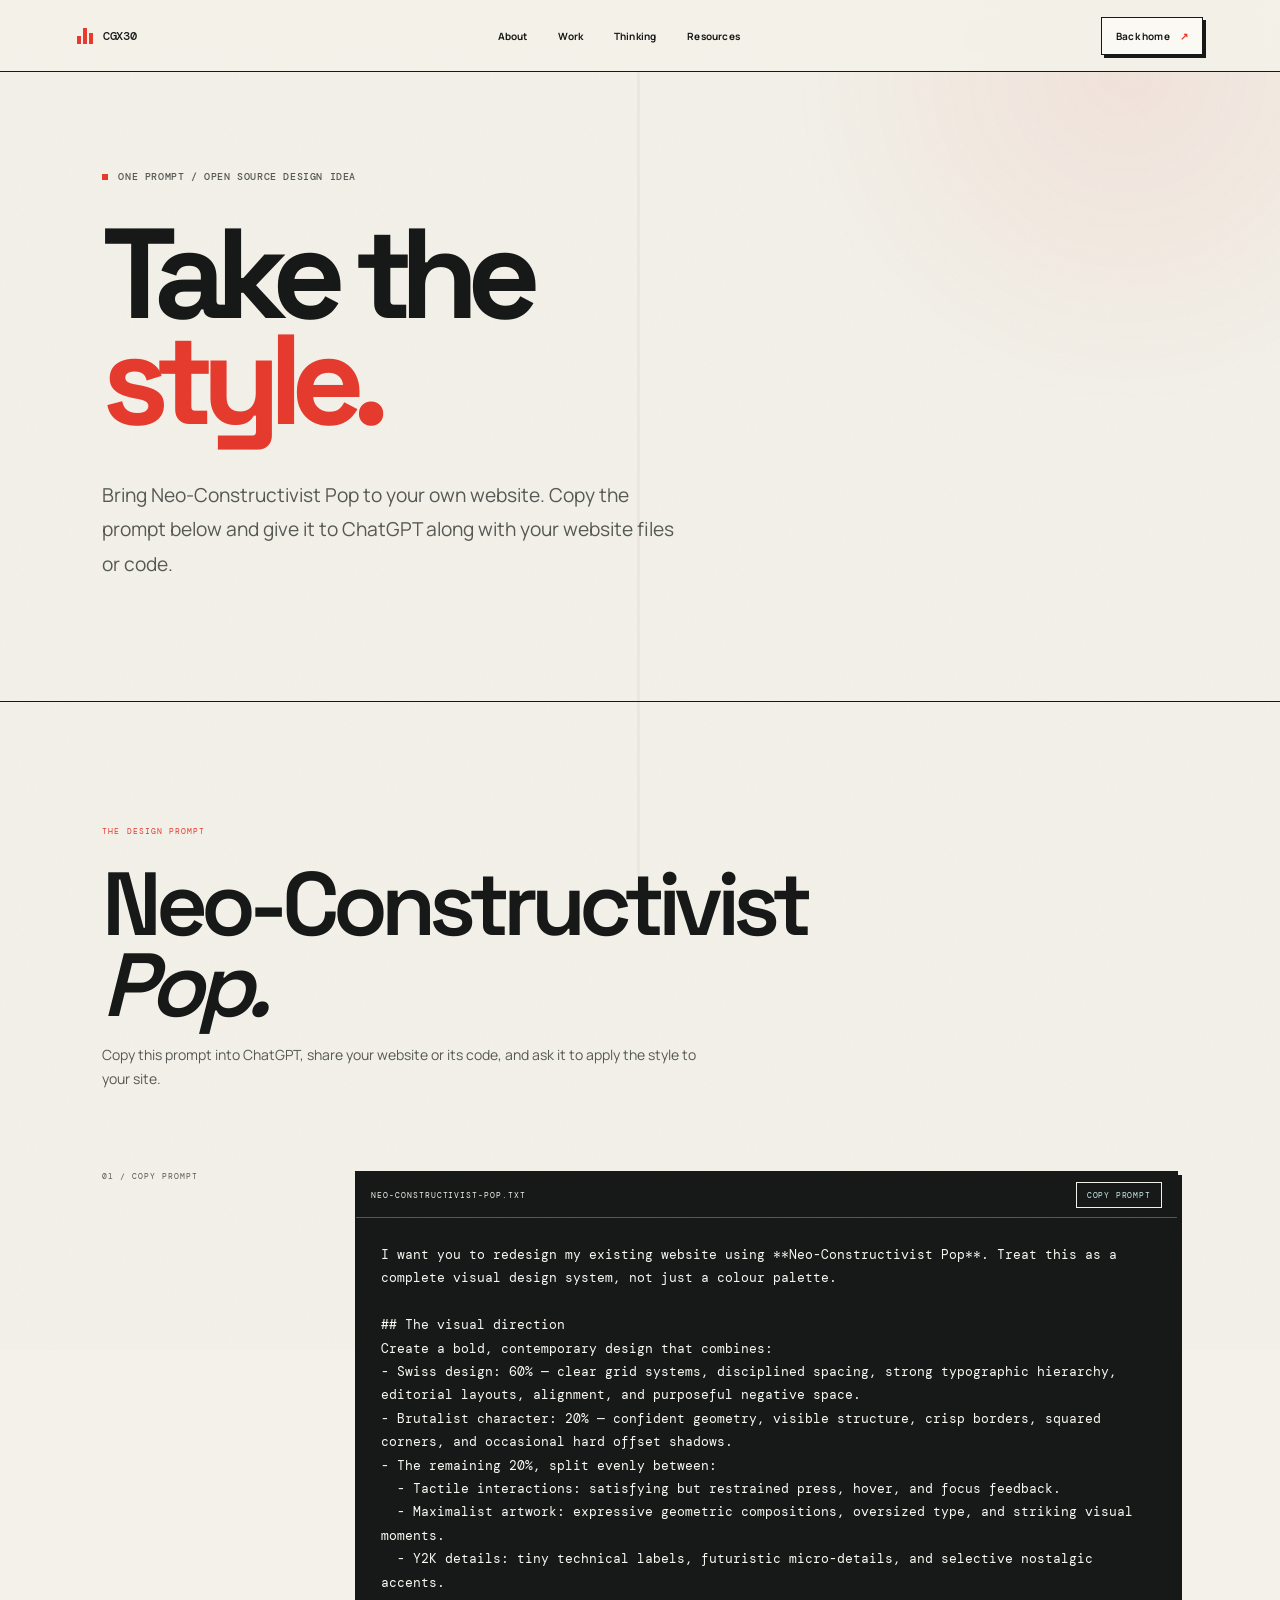
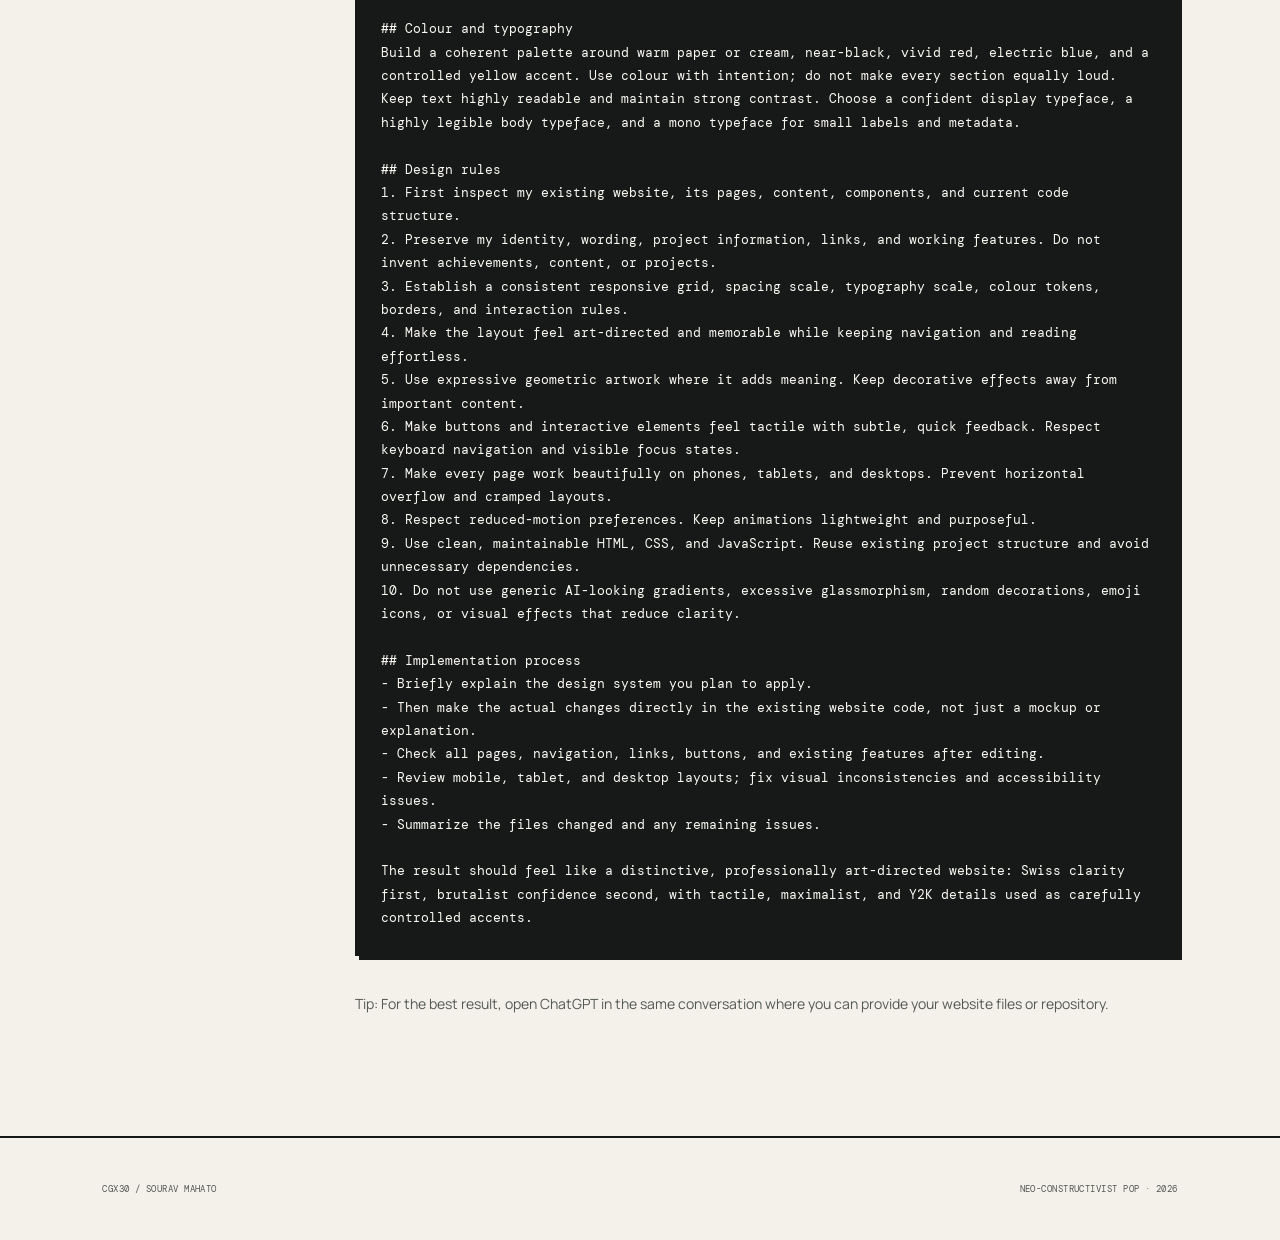
==== commit 3d5b7955: "Tidy resources page around the design prompt" ====
--- a/resources.html
+++ b/resources.html
@@ -1,20 +1,41 @@
 <!doctype html>
 <html lang="en">
 <head>
-<meta charset="utf-8"><meta name="viewport" content="width=device-width,initial-scale=1,viewport-fit=cover">
-<title>Resources — CGX30</title><meta name="description" content="Prompts, code and resources from CGX30."><meta name="theme-color" content="#08090c">
+<meta charset="utf-8">
+<meta name="viewport" content="width=device-width,initial-scale=1,viewport-fit=cover">
+<title>Neo-Constructivist Pop — Resources | CGX30</title>
+<meta name="description" content="The Neo-Constructivist Pop website design prompt by CGX30. Copy it and use it with ChatGPT.">
+<meta name="theme-color" content="#f3f1e9">
 <link rel="canonical" href="https://souravmahato2011371.github.io/My_Portfolio/resources.html">
-<link rel="preconnect" href="https://fonts.googleapis.com"><link rel="preconnect" href="https://fonts.gstatic.com" crossorigin>
-<link href="https://fonts.googleapis.com/css2?family=DM+Mono:wght@400;500&family=Manrope:wght@400;600;700;800&family=Space+Grotesk:wght@500;600;700&display=swap" rel="stylesheet"><link rel="stylesheet" href="styles.css">
+<link rel="preconnect" href="https://fonts.googleapis.com">
+<link rel="preconnect" href="https://fonts.gstatic.com" crossorigin>
+<link href="https://fonts.googleapis.com/css2?family=DM+Mono:wght@400;500&family=Manrope:wght@400;600;700;800&family=Space+Grotesk:wght@500;600;700&display=swap" rel="stylesheet">
+<link rel="stylesheet" href="styles.css">
 </head>
 <body>
-<div class="grain" aria-hidden="true"></div><div class="scroll-line" aria-hidden="true"><span></span></div>
-<header class="nav"><a class="logo" href="index.html"><span class="logo-bars"><i></i><i></i><i></i></span>CGX30</a><nav><a href="index.html#about">About</a><a href="index.html#work">Work</a><a href="index.html#thinking">Thinking</a><a href="resources.html">Resources</a></nav><a class="nav-cta" href="index.html">Back home <span>↗</span></a></header>
+<div class="grain" aria-hidden="true"></div>
+<div class="scroll-line" aria-hidden="true"><span></span></div>
+<header class="nav">
+  <a class="logo" href="index.html"><span class="logo-bars"><i></i><i></i><i></i></span>CGX30</a>
+  <nav class="desktop-nav">
+    <a href="index.html#about">About</a><a href="index.html#work">Work</a><a href="index.html#thinking">Thinking</a><a href="resources.html" aria-current="page">Resources</a>
+  </nav>
+  <button class="mobile-menu-button" type="button" aria-label="Open navigation" aria-expanded="false" aria-controls="mobile-nav">Menu <span>+</span></button>
+  <a class="nav-cta" href="index.html">Back home <span>↗</span></a>
+  <div class="mobile-nav" id="mobile-nav" aria-hidden="true">
+    <a href="index.html#about">About</a><a href="index.html#work">Work</a><a href="index.html#thinking">Thinking</a><a href="resources.html" aria-current="page">Resources</a><a href="index.html">Back home <span>↗</span></a>
+  </div>
+</header>
 <main class="resource-page">
-<section class="resource-hero"><p class="kicker"><span></span> CREATOR RESOURCES</p><h1>Use what<br><em>I used.</em></h1><p>Every video gets its own resource entry. Add the content in one place and this page builds itself.</p></section>
-<div id="resource-list"></div>
+  <section class="resource-hero">
+    <p class="kicker"><span></span> ONE PROMPT / OPEN SOURCE DESIGN IDEA</p>
+    <h1>Take the<br><em>style.</em></h1>
+    <p>Bring Neo-Constructivist Pop to your own website. Copy the prompt below and give it to ChatGPT along with your website files or code.</p>
+  </section>
+  <div id="resource-list"></div>
 </main>
-<footer><span>CGX30 / SOURAV MAHATO</span><span>RESOURCES · 2026</span></footer>
+<footer><span>CGX30 / SOURAV MAHATO</span><span>NEO-CONSTRUCTIVIST POP · 2026</span></footer>
+<script src="script.js"></script>
 <script src="resources.js"></script>
 </body>
 </html>
--- a/styles.css
+++ b/styles.css
@@ -1,11 +1,11 @@
 :root{--bg:#08090c;--panel:#0e1117;--panel2:#12161e;--text:#f3f5f7;--muted:#87909d;--faint:#59616d;--line:#222833;--lime:#d9ff4d;--blue:#7180ff;--pink:#ff5e9d;--display:"Space Grotesk",sans-serif;--body:"Manrope",sans-serif;--mono:"DM Mono",monospace;--ease:cubic-bezier(.2,.8,.2,1)}
 *{box-sizing:border-box}html{scroll-behavior:smooth}body{margin:0;background:var(--bg);color:var(--text);font-family:var(--body);overflow-x:hidden}body:before{content:"";position:fixed;inset:0;z-index:-3;background:radial-gradient(circle at 72% 12%,rgba(113,128,255,.11),transparent 26%),radial-gradient(circle at 10% 70%,rgba(217,255,77,.045),transparent 24%)}a{color:inherit;text-decoration:none}button{font:inherit}::selection{background:var(--lime);color:#08090c}:focus-visible{outline:2px solid var(--lime);outline-offset:5px}
 .grain{position:fixed;inset:-50%;z-index:30;pointer-events:none;opacity:.018;background-image:url("data:image/svg+xml,%3Csvg xmlns='http://www.w3.org/2000/svg' width='180' height='180'%3E%3Cfilter id='n'%3E%3CfeTurbulence type='fractalNoise' baseFrequency='.85' numOctaves='3' stitchTiles='stitch'/%3E%3C/filter%3E%3Crect width='100%25' height='100%25' filter='url(%23n)'/%3E%3C/svg%3E")} .cursor-glow{position:fixed;inset:0;pointer-events:none;z-index:1;background:radial-gradient(460px circle at var(--x,50%) var(--y,50%),rgba(113,128,255,.075),transparent 58%)}.scroll-line{position:fixed;top:0;left:0;right:0;height:2px;z-index:100}.scroll-line span{display:block;height:100%;background:linear-gradient(90deg,var(--lime),var(--blue),var(--pink));transform:scaleX(0);transform-origin:left}
-.nav{height:74px;position:fixed;z-index:50;inset:0 0 auto;display:flex;align-items:center;justify-content:space-between;padding:0 clamp(20px,6vw,90px);border-bottom:1px solid rgba(255,255,255,.055);background:rgba(8,9,12,.72);backdrop-filter:blur(16px);-webkit-backdrop-filter:blur(16px)}.logo{display:flex;align-items:center;gap:10px;font:500 12px var(--mono);letter-spacing:.12em}.logo-bars{display:flex;gap:3px;align-items:flex-end;height:16px}.logo-bars i{width:4px;border-radius:2px;background:var(--lime)}.logo-bars i:nth-child(1){height:8px}.logo-bars i:nth-child(2){height:16px}.logo-bars i:nth-child(3){height:11px}.nav nav{display:flex;gap:clamp(18px,3vw,40px)}.nav nav a,.nav-cta{font:400 9px var(--mono);letter-spacing:.13em;text-transform:uppercase;color:var(--muted);transition:color .25s}.nav nav a:hover,.nav-cta:hover{color:var(--text)}.nav-cta{color:var(--text);border:1px solid var(--line);padding:10px 13px}.nav-cta span{color:var(--lime);margin-left:8px}
+.nav{height:74px;position:fixed;z-index:50;inset:0 0 auto;display:flex;align-items:center;justify-content:space-between;padding:0 clamp(20px,6vw,90px);border-bottom:1px solid rgba(255,255,255,.055);background:rgba(8,9,12,.72);backdrop-filter:blur(16px);-webkit-backdrop-filter:blur(16px)}.logo{display:flex;align-items:center;gap:10px;font:500 12px var(--mono);letter-spacing:.12em}.logo-bars{display:flex;gap:3px;align-items:flex-end;height:16px}.logo-bars i{width:4px;border-radius:2px;background:var(--lime)}.logo-bars i:nth-child(1){height:8px}.logo-bars i:nth-child(2){height:16px}.logo-bars i:nth-child(3){height:11px}.desktop-nav{display:flex;gap:clamp(18px,3vw,40px)}.desktop-nav a,.nav-cta{font:400 9px var(--mono);letter-spacing:.13em;text-transform:uppercase;color:var(--muted);transition:color .25s}.desktop-nav a:hover,.nav-cta:hover{color:var(--text)}.nav-cta{color:var(--text);border:1px solid var(--line);padding:10px 13px}.nav-cta span{color:var(--lime);margin-left:8px}.mobile-menu-button,.mobile-nav{display:none}
 main{max-width:1600px;margin:auto}.hero{min-height:100svh;position:relative;padding:145px clamp(20px,8vw,130px) 45px;display:grid;grid-template-columns:minmax(0,1fr) minmax(280px,430px);align-items:center;gap:50px;overflow:hidden}.hero-bg{position:absolute;inset:0;opacity:.45;background-image:linear-gradient(rgba(255,255,255,.035) 1px,transparent 1px),linear-gradient(90deg,rgba(255,255,255,.035) 1px,transparent 1px);background-size:78px 78px;mask-image:linear-gradient(to bottom,#000,transparent 82%);animation:grid 20s linear infinite}.hero-copy{position:relative;z-index:2}.kicker,.section-index,.hero-footer,.art-id,.art-note,.project-top,.chips,footer{font-family:var(--mono);text-transform:uppercase;letter-spacing:.12em}.kicker{display:flex;align-items:center;gap:10px;color:var(--muted);font-size:9px}.kicker span{width:6px;height:6px;border-radius:50%;background:var(--lime);box-shadow:0 0 14px var(--lime)}h1{font:700 clamp(4.4rem,10.7vw,10.5rem)/.82 var(--display);letter-spacing:-.085em;margin:28px 0 34px}h1 em,.section-heading em,.contact-heading em,.project-word em{font-style:normal;color:var(--lime)}.hero-text{max-width:570px;color:var(--muted);font-size:clamp(1rem,1.45vw,1.2rem);line-height:1.8}.actions{display:flex;align-items:center;gap:26px;margin-top:38px}.button{display:inline-flex;align-items:center;justify-content:space-between;gap:26px;padding:15px 17px;border:1px solid var(--line);font:500 9px var(--mono);letter-spacing:.1em;text-transform:uppercase;transition:transform .35s var(--ease),background .25s,border-color .25s}.button-fill{background:var(--lime);color:#08090c;border-color:var(--lime)}.button-fill:hover{background:#e7ff84}.underlink{font:400 9px var(--mono);color:var(--muted);letter-spacing:.1em;text-transform:uppercase}.underlink span{color:var(--lime);margin-left:8px}.hero-art{width:min(32vw,430px);aspect-ratio:1;justify-self:end;position:relative;animation:float 7s ease-in-out infinite}.art-ring{position:absolute;border:1px solid rgba(255,255,255,.12);border-radius:50%;inset:3%;animation:spin 24s linear infinite}.art-ring i{position:absolute;left:50%;top:0;width:8px;height:8px;margin-left:-4px;border-radius:50%;background:var(--lime);box-shadow:0 0 18px var(--lime)}.ring-b{inset:18%;border-color:rgba(113,128,255,.3);animation-duration:15s;animation-direction:reverse}.ring-b i{top:auto;bottom:0;background:var(--pink);box-shadow:0 0 18px var(--pink)}.ring-c{inset:33%;border-color:rgba(255,94,157,.2);animation-duration:10s}.ring-c i{left:auto;top:50%;right:0;margin:0 -4px 0 0;background:var(--blue);box-shadow:0 0 18px var(--blue)}.art-core{position:absolute;inset:41%;border-radius:50%;display:grid;place-items:center;background:radial-gradient(circle at 30% 25%,#a5aeff,var(--blue) 46%,#292f59);box-shadow:0 0 90px rgba(113,128,255,.32),inset 0 0 25px rgba(255,255,255,.22);font:500 12px var(--mono)}.art-word{position:absolute;font:500 8px var(--mono);letter-spacing:.2em;color:var(--faint)}.word-a{right:-2%;top:12%}.word-b{left:-3%;bottom:15%}.word-c{right:4%;bottom:4%}.hero-footer{grid-column:1/-1;display:flex;justify-content:space-between;border-top:1px solid var(--line);padding-top:17px;color:var(--faint);font-size:8px}
 .section{display:grid;grid-template-columns:clamp(130px,17vw,245px) minmax(0,1fr);gap:35px;padding:clamp(105px,13vw,185px) clamp(20px,8vw,130px);border-top:1px solid var(--line)}.section-index{font-size:8px;color:var(--faint)}.section-main{min-width:0}.section-heading{font:600 clamp(3.2rem,7vw,7.4rem)/.9 var(--display);letter-spacing:-.075em}.about-grid{display:grid;grid-template-columns:1fr 1fr;gap:80px;margin-top:95px}.large-copy{max-width:610px;font-size:clamp(1.15rem,1.7vw,1.45rem);line-height:1.8;color:var(--muted)}.facts{display:grid;gap:20px}.facts div{border-top:1px solid var(--line);padding-top:16px}.facts small{font:8px var(--mono);color:var(--faint);letter-spacing:.14em}.facts strong{display:block;font:500 14px var(--display);margin-top:8px}.work-heading{display:flex;justify-content:space-between;align-items:end;gap:50px;margin-bottom:80px}.muted{max-width:330px;color:var(--muted);font-size:14px;line-height:1.8}.projects{display:grid;gap:24px}.project{display:grid;grid-template-columns:1.15fr .85fr;border:1px solid var(--line);background:var(--panel);overflow:hidden;transition:border-color .35s,transform .45s var(--ease)}.project:hover{border-color:#414b5c;transform:translateY(-4px)}.project-art{min-height:510px;position:relative;overflow:hidden;padding:24px;display:flex;flex-direction:column;justify-content:space-between}.art-id,.art-note{position:relative;z-index:3;font-size:8px;color:#697281}.project-word{position:relative;z-index:3;font:700 clamp(3.5rem,7vw,8rem)/.78 var(--display);letter-spacing:-.085em}.cat-art{background:radial-gradient(circle at 67% 40%,rgba(113,128,255,.34),transparent 22%),linear-gradient(135deg,#0b0e15,#17122a 70%,#0a0c11)}.planet{position:absolute;width:43%;aspect-ratio:1;border:1px solid rgba(217,255,77,.45);border-radius:50%;right:14%;top:22%;box-shadow:0 0 100px rgba(113,128,255,.2),inset 0 0 40px rgba(217,255,77,.05)}.planet:after{content:"";position:absolute;inset:18%;border:1px dashed rgba(113,128,255,.45);border-radius:50%;transform:rotate(25deg) scaleY(.38)}.lab-art{background:linear-gradient(135deg,#09100e,#12201a)}.lab-grid{position:absolute;inset:0;background-image:linear-gradient(rgba(217,255,77,.08) 1px,transparent 1px),linear-gradient(90deg,rgba(217,255,77,.08) 1px,transparent 1px);background-size:34px 34px;transform:perspective(600px) rotateX(62deg) scale(1.7);transform-origin:bottom}.lab-art:after{content:"";position:absolute;width:190px;height:190px;border:1px solid rgba(217,255,77,.35);border-radius:50%;left:20%;top:18%;box-shadow:0 0 60px rgba(217,255,77,.08)}.ai-art{background:radial-gradient(circle at 50% 50%,rgba(255,94,157,.17),transparent 27%),#100c15}.nodes{position:absolute;inset:12%;background-image:radial-gradient(circle,rgba(255,94,157,.85) 1px,transparent 2px);background-size:30px 30px;mask-image:radial-gradient(circle,#000,transparent 70%);animation:nodes 9s linear infinite}.ai-art:after{content:"";position:absolute;width:250px;height:250px;border:1px solid rgba(113,128,255,.2);border-radius:50%;left:50%;top:50%;transform:translate(-50%,-50%) rotate(25deg) scaleY(.5)}.project-copy{padding:38px;display:flex;flex-direction:column;position:relative}.project-top{display:flex;justify-content:space-between;color:var(--lime);font-size:8px}.project-top b{display:grid;place-items:center;width:40px;height:40px;border:1px solid var(--line);border-radius:50%;font:14px var(--body);color:var(--lime);transition:.35s}.project:hover .project-top b{background:var(--lime);color:#08090c;transform:rotate(45deg)}.project-copy h2{font:600 clamp(2.2rem,4vw,4.5rem)/.9 var(--display);letter-spacing:-.065em;margin:30px 0}.project-copy p{margin-top:auto;color:var(--muted);font-size:14px;line-height:1.8;max-width:430px}.chips{display:flex;gap:7px;flex-wrap:wrap;margin-top:24px}.chips i{font-style:normal;color:#697281;border:1px solid var(--line);padding:7px 9px;font-size:7px}.principles{display:grid;grid-template-columns:repeat(3,1fr);margin-top:95px;border-top:1px solid var(--line)}.principle{padding:25px 25px 0 0;border-right:1px solid var(--line)}.principle+ .principle{padding-left:25px}.principle:last-child{border-right:0}.principle>span{font:9px var(--mono);color:var(--lime)}.principle h3{font:600 clamp(1.6rem,2.5vw,2.4rem)/1 var(--display);letter-spacing:-.045em;margin:60px 0 17px}.principle p{color:var(--muted);font-size:14px;line-height:1.75;max-width:30ch}.contact-heading{font:600 clamp(4.3rem,10vw,10.5rem)/.84 var(--display);letter-spacing:-.09em;margin:28px 0 75px}.contact-bottom{display:flex;justify-content:space-between;align-items:center;gap:35px;border-top:1px solid var(--line);padding-top:22px}.contact-bottom p{font:9px var(--mono);letter-spacing:.1em;text-transform:uppercase;color:var(--faint);max-width:420px}footer{max-width:1600px;margin:auto;display:flex;justify-content:space-between;padding:45px clamp(20px,8vw,130px);color:#4e5661;font-size:8px}.reveal{opacity:0;transform:translateY(24px);transition:opacity .8s var(--ease),transform .8s var(--ease)}.reveal.visible{opacity:1;transform:none}
 @keyframes grid{to{background-position:78px 78px}}@keyframes spin{to{transform:rotate(360deg)}}@keyframes float{50%{transform:translateY(-13px) rotate(2deg)}}@keyframes nodes{to{transform:translate(18px,-18px)}}
-@media(max-width:900px){.cursor-glow{display:none}.nav nav{display:none}.hero{grid-template-columns:1fr;padding-top:125px}.hero-art{position:absolute;width:300px;right:-80px;top:155px;opacity:.48;animation:none}.hero-copy{z-index:2}.section{grid-template-columns:1fr;gap:20px}.about-grid{grid-template-columns:1fr;gap:55px}.work-heading{display:block}.work-heading .muted{margin-top:28px}.project{grid-template-columns:1fr}.project-art{min-height:380px}.project-copy{min-height:390px}.principles{grid-template-columns:1fr}.principle,.principle+.principle{border-right:0;border-bottom:1px solid var(--line);padding:28px 0}.principle:last-child{border-bottom:0}.principle h3{margin-top:30px}}
+@media(max-width:900px){.cursor-glow{display:none}.desktop-nav,.nav-cta{display:none}.mobile-menu-button{display:inline-flex;align-items:center;gap:8px;border:1px solid var(--line);background:transparent;color:var(--text);padding:9px 11px;font:400 9px var(--mono);letter-spacing:.12em;text-transform:uppercase;cursor:pointer}.mobile-menu-button span{color:var(--lime);font-size:14px;line-height:1}.nav{position:fixed}.mobile-nav{position:absolute;display:flex;visibility:hidden;opacity:0;pointer-events:none;left:12px;right:12px;top:calc(100% + 8px);padding:10px;background:rgba(14,17,23,.98);border:1px solid var(--line);box-shadow:0 20px 60px rgba(0,0,0,.45);transform:translateY(-8px);transition:opacity .2s,transform .2s,visibility .2s}.mobile-nav.open{visibility:visible;opacity:1;pointer-events:auto;transform:none}.mobile-nav a{padding:15px 12px;color:var(--muted);font:400 10px var(--mono);letter-spacing:.12em;text-transform:uppercase;border-bottom:1px solid var(--line)}.mobile-nav a:last-child{border-bottom:0;color:var(--text)}.mobile-nav a span{color:var(--lime);margin-left:8px}.hero{grid-template-columns:1fr;padding-top:125px}.hero-art{position:absolute;width:300px;right:-80px;top:155px;opacity:.48;animation:none}.hero-copy{z-index:2}.section{grid-template-columns:1fr;gap:20px}.about-grid{grid-template-columns:1fr;gap:55px}.work-heading{display:block}.work-heading .muted{margin-top:28px}.project{grid-template-columns:1fr}.project-art{min-height:380px}.project-copy{min-height:390px}.principles{grid-template-columns:1fr}.principle,.principle+.principle{border-right:0;border-bottom:1px solid var(--line);padding:28px 0}.principle:last-child{border-bottom:0}.principle h3{margin-top:30px}}
 @media(max-width:600px){.nav{height:64px;background:rgba(8,9,12,.95);backdrop-filter:none}.nav-cta{padding:9px 10px}.hero{padding:105px 20px 35px}.hero-art{width:230px;right:-105px;top:150px;opacity:.3}.hero h1{font-size:clamp(4rem,20vw,7rem)}.actions{flex-direction:column;align-items:flex-start}.hero-footer span:nth-child(2){display:none}.section{padding:95px 20px}.section-heading{font-size:clamp(3rem,15vw,5.2rem)}.project-art{min-height:300px}.project-word{font-size:clamp(3.1rem,17vw,6rem)}.project-copy{padding:28px;min-height:410px}.contact-heading{font-size:clamp(4rem,19vw,7rem)}.contact-bottom{align-items:flex-start;flex-direction:column}footer{flex-direction:column;gap:12px;padding:40px 20px}.grain{display:none}}
 @media(prefers-reduced-motion:reduce){*,*:before,*:after{animation-duration:.001ms!important;animation-iteration-count:1!important;scroll-behavior:auto!important;transition-duration:.001ms!important}.reveal{opacity:1;transform:none}}
 
@@ -14,3 +14,260 @@
 
 .resource-entry{border-bottom:1px solid var(--line)}.resource-entry-head{padding:clamp(75px,9vw,125px) clamp(20px,8vw,130px) 40px}.resource-entry-head>span{font:8px var(--mono);color:var(--lime);letter-spacing:.13em}.resource-entry-head h2{font:600 clamp(3rem,7vw,7rem)/.9 var(--display);letter-spacing:-.075em;margin:25px 0 18px}.resource-entry-head p{margin:0;color:var(--muted);font-size:14px;line-height:1.7;max-width:600px}.resource-entry .resource-section{border-bottom:0;padding-top:40px;padding-bottom:100px}.video-shell iframe{display:block;width:100%;height:100%;min-height:100%;border:0}.command-list{display:grid;margin-top:45px;border-top:1px solid var(--line)}.command-item{display:flex;align-items:flex-start;justify-content:space-between;gap:25px;padding:20px 0;border-bottom:1px solid var(--line)}.command-item>div{min-width:0;flex:1}.command-item small{font:8px var(--mono);color:var(--faint);letter-spacing:.12em}.command-item pre{margin:10px 0 0;white-space:pre-wrap;overflow:auto;color:#dfe4ea;font:13px/1.7 var(--mono)}.command-item button{flex:none;border:1px solid var(--line);background:transparent;color:var(--lime);padding:8px 10px;font:8px var(--mono);letter-spacing:.1em;cursor:pointer}.command-item button:hover{background:var(--lime);color:#08090c}
 @media(max-width:600px){.resource-entry-head{padding:70px 20px 30px}.resource-entry-head h2{font-size:clamp(3rem,15vw,5.2rem)}.resource-entry .resource-section{padding-top:25px;padding-bottom:75px}.command-item{gap:12px}.command-item pre{font-size:11px}}
+
+
+/* NEO-CONSTRUCTIVIST POP — new visual system */
+:root{
+ --bg:#f4efdf;--panel:#fffaf0;--panel2:#e8e0ce;--text:#171717;--muted:#4d4a43;--faint:#777064;--line:#171717;
+ --lime:#f0442e;--blue:#234be7;--pink:#ffbd2e;--display:"Space Grotesk",sans-serif;--body:"Manrope",sans-serif;--mono:"DM Mono",monospace;
+ --ease:cubic-bezier(.2,.8,.2,1)
+}
+body{background:var(--bg);color:var(--text)}
+body:before{z-index:-3;background:radial-gradient(circle at 80% 8%,rgba(240,68,46,.12),transparent 24%),radial-gradient(circle at 12% 78%,rgba(35,75,231,.10),transparent 24%)}
+::selection{background:var(--blue);color:#fff}
+.grain{opacity:.045;mix-blend-mode:multiply}
+.cursor-glow{background:radial-gradient(460px circle at var(--x,50%) var(--y,50%),rgba(240,68,46,.10),transparent 58%)}
+.scroll-line span{background:linear-gradient(90deg,#f0442e,#ffbd2e,#234be7)}
+.nav{background:rgba(244,239,223,.92);backdrop-filter:blur(12px);-webkit-backdrop-filter:blur(12px);border-bottom:2px solid var(--text)}
+.logo{font-weight:500;color:var(--text)}
+.logo-bars{gap:2px}.logo-bars i{border-radius:0;background:var(--lime)}
+.desktop-nav a,.nav-cta{color:var(--text);font-weight:500}
+.desktop-nav a:hover,.nav-cta:hover{color:var(--blue)}
+.nav-cta{border:2px solid var(--text);box-shadow:3px 3px 0 var(--text);background:#ffbd2e}
+.nav-cta span{color:var(--text)}
+.mobile-menu-button{border:2px solid var(--text);box-shadow:3px 3px 0 var(--text);background:#ffbd2e;color:var(--text)}
+.mobile-nav{background:#fffaf0;border:2px solid var(--text);box-shadow:6px 6px 0 var(--text)}
+.mobile-nav a{color:var(--text);border-bottom:1px solid #c8c0b0}
+.mobile-nav a:last-child{color:var(--text)}
+.hero{isolation:isolate}
+.hero-bg{opacity:.42;background-image:linear-gradient(rgba(23,23,23,.12) 1px,transparent 1px),linear-gradient(90deg,rgba(23,23,23,.12) 1px,transparent 1px);background-size:48px 48px;mask-image:linear-gradient(to bottom,#000,transparent 88%)}
+.kicker{color:var(--muted);font-weight:500}
+.kicker span{border-radius:0;background:var(--lime);box-shadow:3px 3px 0 var(--text)}
+h1{letter-spacing:-.09em}
+h1 em,.section-heading em,.contact-heading em,.project-word em{color:var(--lime);text-shadow:2px 2px 0 var(--text)}
+.button{border:2px solid var(--text);box-shadow:4px 4px 0 var(--text);font-weight:500;transition:transform .2s,box-shadow .2s,background .2s}
+.button-fill{background:var(--lime);color:#fff;border-color:var(--text)}
+.button-fill:hover{background:var(--blue);color:#fff}
+.underlink{color:var(--text);border-bottom:1px solid var(--text);padding-bottom:4px}
+.underlink span{color:var(--lime)}
+.hero-art{filter:saturate(1.25)}
+.art-ring{border:2px solid var(--text);border-radius:0;transform:rotate(45deg) scale(.82)}
+.art-ring i{border-radius:0;background:var(--lime);box-shadow:3px 3px 0 var(--text)}
+.ring-b{border-color:var(--blue);transform:rotate(15deg) scale(.9)}
+.ring-b i{background:var(--pink);box-shadow:3px 3px 0 var(--text)}
+.ring-c{border-color:var(--text);transform:rotate(0deg)}
+.ring-c i{background:var(--blue);box-shadow:3px 3px 0 var(--text)}
+.art-core{border-radius:0;background:var(--pink);color:var(--text);box-shadow:7px 7px 0 var(--text),inset 0 0 0 2px var(--text);transform:rotate(-8deg);font-size:16px}
+.art-word{color:var(--text);background:var(--bg);padding:5px 7px;border:1px solid var(--text)}
+.hero-footer{border-top:2px solid var(--text);color:var(--muted)}
+.section{border-top:2px solid var(--text)}
+.section-index{color:var(--muted)}
+.section-heading,.contact-heading{letter-spacing:-.085em}
+.large-copy,.muted,.project-copy p,.principle p{color:var(--muted)}
+.facts div{border-top:2px solid var(--text)}
+.facts small{color:var(--muted)}
+.work-heading{align-items:start}
+.project{border:2px solid var(--text);background:var(--panel);box-shadow:7px 7px 0 var(--text);transition:transform .25s,box-shadow .25s}
+.project:hover{border-color:var(--text);transform:translate(-3px,-3px);box-shadow:10px 10px 0 var(--text)}
+.project-art{border-right:2px solid var(--text)}
+.cat-art{background:linear-gradient(135deg,#234be7 0%,#234be7 50%,#ffbd2e 50%,#ffbd2e 100%)}
+.cat-art:before{content:"";position:absolute;inset:0;background:radial-gradient(circle,#171717 1.3px,transparent 1.8px);background-size:12px 12px;opacity:.16;mask-image:linear-gradient(120deg,transparent 10%,#000 70%)}
+.planet{border:2px solid var(--text);border-radius:50%;background:var(--lime);box-shadow:7px 7px 0 var(--text)}
+.planet:after{border:2px solid var(--text)}
+.lab-art{background:var(--pink)}
+.lab-grid{opacity:.6;background-image:linear-gradient(rgba(23,23,23,.28) 1px,transparent 1px),linear-gradient(90deg,rgba(23,23,23,.28) 1px,transparent 1px)}
+.lab-art:after{border:3px solid var(--text);border-radius:0;transform:rotate(45deg);box-shadow:8px 8px 0 var(--text)}
+.ai-art{background:var(--lime)}
+.nodes{background-image:radial-gradient(circle,#171717 2px,transparent 2.5px);opacity:.65}
+.ai-art:after{border:2px solid var(--text);border-radius:0;transform:translate(-50%,-50%) rotate(45deg) scaleY(.5)}
+.art-id,.art-note{color:var(--text);background:var(--bg);padding:5px 7px;align-self:flex-start;border:1px solid var(--text)}
+.project-word{color:var(--text);text-shadow:3px 3px 0 rgba(255,255,255,.4)}
+.project-word em{color:var(--lime);text-shadow:3px 3px 0 var(--text)}
+.project-top{color:var(--text)}
+.project-top b{border:2px solid var(--text);border-radius:0;color:var(--text);background:var(--pink)}
+.project:hover .project-top b{background:var(--lime);color:var(--text)}
+.chips i{color:var(--text);border:1px solid var(--text);background:#ffbd2e}
+.principles{border-top:2px solid var(--text)}
+.principle{border-right:2px solid var(--text)}
+.principle>span{color:var(--lime);background:var(--text);padding:5px 7px}
+.contact-bottom{border-top:2px solid var(--text)}
+.contact-bottom p{color:var(--muted)}
+footer{border-top:2px solid var(--text);color:var(--muted)}
+.reveal{transition:opacity .65s var(--ease),transform .65s var(--ease)}
+.resource-hero,.resource-section,.resource-entry{border-color:var(--text)}
+.resource-label,.resource-note{color:var(--muted)}
+.resource-heading em{color:var(--lime)}
+.video-shell{border:2px solid var(--text);background:var(--panel);box-shadow:6px 6px 0 var(--text)}
+.video-placeholder{background:linear-gradient(135deg,#234be7 0 50%,#ffbd2e 50%);border:2px solid var(--text);color:var(--text)}
+.video-placeholder span,.video-placeholder small{color:var(--text);background:var(--bg);padding:5px 7px}
+.video-placeholder strong{color:var(--text);text-shadow:3px 3px 0 #fffaf0}
+.code-card{border:2px solid var(--text);background:#171717;box-shadow:6px 6px 0 var(--text)}
+.code-head{border-color:#4b4b4b;color:#e8e0ce}
+.code-head button,.command-item button{border:1px solid #f4efdf;color:#ffbd2e}
+.code-head button:hover,.command-item button:hover{background:#ffbd2e;color:#171717}
+.code-card pre,.command-item pre{color:#fffaf0}
+.empty-resource{border:2px dashed var(--text);color:var(--muted)}
+.link-grid{border-color:var(--text)}
+.link-grid a{border-color:var(--text);color:var(--muted)}
+.link-grid b{color:var(--lime)}
+.resource-entry-head>span{color:var(--lime)}
+.resource-entry-head p{color:var(--muted)}
+.command-list{border-color:var(--text)}.command-item{border-color:var(--text)}.command-item small{color:var(--muted)}
+@media(max-width:900px){
+ .mobile-nav{background:#fffaf0}
+ .project-art{border-right:0;border-bottom:2px solid var(--text)}
+ .principle,.principle+.principle{border-bottom:2px solid var(--text)}
+}
+@media(max-width:600px){
+ .nav{background:rgba(244,239,223,.97);backdrop-filter:none}
+ .hero-art{opacity:.2}
+ .project{box-shadow:5px 5px 0 var(--text)}
+ .project:hover{transform:none;box-shadow:5px 5px 0 var(--text)}
+ .grain{display:none}
+}
+@media(prefers-reduced-motion:reduce){.hero-bg,.hero-art,.art-ring,.nodes{animation:none!important}}
+
+
+/* SWISS / BRUTAL / TACTILE / MAXIMAL / Y2K — composition ratios:
+   60% Swiss grid and typography · 20% brutalist structure ·
+   remaining 20% split evenly across tactile, maximalist, and Y2K accents. */
+:root{
+  --bg:#f3f1e9;--panel:#faf9f4;--panel2:#e4e0d5;--text:#171918;
+  --muted:#555953;--faint:#767970;--line:#202320;
+  --lime:#e63b2e;--blue:#2349d8;--pink:#c7f0ee;
+  --display:"Space Grotesk",sans-serif;--body:"Manrope",sans-serif;--mono:"DM Mono",monospace;
+}
+body{background:var(--bg);color:var(--text)}
+body:before{background:linear-gradient(90deg,transparent 0 49.8%,rgba(23,25,24,.035) 49.8% 50%,transparent 50%),radial-gradient(circle at 88% 8%,rgba(230,59,46,.07),transparent 24%)}
+::selection{background:var(--lime);color:#fff}
+.nav{height:72px;background:rgba(243,241,233,.96);border-bottom:1px solid var(--text);backdrop-filter:blur(8px);-webkit-backdrop-filter:blur(8px)}
+.logo{font-family:var(--mono);letter-spacing:-.02em;font-weight:500}
+.logo-bars i{background:var(--lime);border-radius:0}
+.desktop-nav{gap:clamp(16px,2.4vw,34px)}
+.desktop-nav a,.nav-cta{font-size:10px;color:var(--text);letter-spacing:.02em;text-transform:none;font-family:var(--body);font-weight:700}
+.desktop-nav a:hover{color:var(--lime)}
+.nav-cta{border:1px solid var(--text);padding:11px 14px;background:var(--panel);box-shadow:3px 3px 0 var(--text)}
+.nav-cta span{color:var(--lime)}
+.hero{grid-template-columns:minmax(0,1.12fr) minmax(260px,.88fr);gap:clamp(25px,5vw,80px);padding-top:150px}
+.hero-bg{opacity:.35;background-image:linear-gradient(rgba(23,25,24,.10) 1px,transparent 1px),linear-gradient(90deg,rgba(23,25,24,.10) 1px,transparent 1px);background-size:42px 42px;animation:none}
+.kicker{font-size:10px;letter-spacing:.06em;color:var(--muted)}
+.kicker span{border-radius:0;background:var(--lime);box-shadow:none}
+h1{font-size:clamp(4.7rem,10vw,9.6rem);line-height:.83;letter-spacing:-.095em;font-weight:700}
+h1 em,.section-heading em,.contact-heading em{color:var(--lime);text-shadow:none}
+.hero-text{max-width:490px;color:var(--muted);font-size:clamp(1rem,1.25vw,1.14rem);line-height:1.75}
+.button{border:1px solid var(--text);box-shadow:3px 3px 0 var(--text);border-radius:0;transition:transform .18s ease,box-shadow .18s ease,background .2s}
+.button:active{transform:translate(2px,2px)!important;box-shadow:1px 1px 0 var(--text)}
+.button-fill{background:var(--lime);border-color:var(--text);color:#fff}
+.button-fill:hover{background:var(--text);color:#fff}
+.underlink{font-family:var(--body);font-size:10px;font-weight:700;letter-spacing:0;color:var(--text);text-transform:none}
+.underlink span{color:var(--lime)}
+.hero-art{width:min(31vw,400px);filter:none}
+.art-ring{border:1px solid var(--text);border-radius:0;animation-duration:38s}
+.art-ring i{border-radius:0;background:var(--lime);box-shadow:none;width:7px;height:7px}
+.ring-b{border-color:var(--blue);inset:17%;animation-duration:27s}
+.ring-b i{background:var(--blue);box-shadow:none}
+.ring-c{border-color:var(--text);inset:33%;animation-duration:20s}
+.ring-c i{background:var(--lime);box-shadow:none}
+.art-core{border-radius:0;background:var(--lime);color:#fff;box-shadow:5px 5px 0 var(--text);font-size:16px;transform:rotate(-5deg)}
+.art-word{color:var(--text);font-size:9px;letter-spacing:.06em;background:var(--bg);border:1px solid var(--text);padding:4px 6px}
+.hero-footer{border-top:1px solid var(--text);color:var(--muted);font-size:9px}
+.section{border-top:1px solid var(--text);grid-template-columns:clamp(100px,12vw,170px) minmax(0,1fr);gap:clamp(25px,5vw,75px);padding-top:clamp(95px,11vw,155px);padding-bottom:clamp(95px,11vw,155px)}
+.section-index{font-size:9px;color:var(--muted);letter-spacing:.04em}
+.section-heading{font-size:clamp(3.4rem,7vw,7rem);line-height:.91;letter-spacing:-.085em}
+.about-grid{gap:clamp(35px,7vw,100px);margin-top:70px}
+.large-copy{font-size:clamp(1.15rem,1.6vw,1.4rem);line-height:1.75;color:var(--muted)}
+.facts{gap:0}
+.facts div{border-top:1px solid var(--text);padding:17px 0}
+.facts small{font-size:9px;color:var(--muted);letter-spacing:.05em}
+.facts strong{font-size:14px;font-weight:700}
+.work-heading{align-items:end;margin-bottom:60px}
+.muted{font-size:13px;color:var(--muted)}
+.projects{gap:28px}
+.project{grid-template-columns:1.08fr .92fr;border:1px solid var(--text);border-radius:0;background:var(--panel);box-shadow:4px 4px 0 var(--text);transition:transform .22s ease,box-shadow .22s ease}
+.project:hover{border-color:var(--text);transform:translate(-2px,-2px);box-shadow:6px 6px 0 var(--text)}
+.project-art{min-height:450px;border-right:1px solid var(--text);padding:24px}
+.cat-art{background:linear-gradient(135deg,#f3f1e9 0 42%,#e63b2e 42% 63%,#2349d8 63% 100%)}
+.cat-art:before{content:"";position:absolute;inset:0;background:radial-gradient(circle,#171918 1px,transparent 1.6px);background-size:13px 13px;opacity:.16;mask-image:linear-gradient(135deg,transparent,#000)}
+.planet{width:40%;right:15%;top:20%;border:1px solid var(--text);background:#f3f1e9;box-shadow:5px 5px 0 var(--text)}
+.planet:after{border:1px solid var(--text)}
+.lab-art{background:#d8e4d6}
+.lab-grid{background-image:linear-gradient(rgba(23,25,24,.16) 1px,transparent 1px),linear-gradient(90deg,rgba(23,25,24,.16) 1px,transparent 1px);background-size:28px 28px}
+.lab-art:after{width:165px;height:165px;border:1px solid var(--text);border-radius:0;transform:rotate(45deg);box-shadow:5px 5px 0 var(--text)}
+.ai-art{background:#f0c7b9}
+.nodes{background-image:radial-gradient(circle,#2349d8 1.5px,transparent 2px);background-size:25px 25px}
+.ai-art:after{border:1px solid var(--text);border-radius:0;transform:translate(-50%,-50%) rotate(45deg) scaleY(.55)}
+.art-id,.art-note{color:var(--text);background:var(--bg);border:1px solid var(--text);padding:5px 7px;font-size:8px;letter-spacing:.06em}
+.project-word{font-size:clamp(3.2rem,6.6vw,7.3rem);line-height:.8;letter-spacing:-.095em;color:var(--text)}
+.project-word em{color:var(--bg);text-shadow:2px 2px 0 var(--text)}
+.project-copy{padding:clamp(24px,3.4vw,42px)}
+.project-top{font-size:9px;color:var(--muted);letter-spacing:.04em}
+.project-top b{width:36px;height:36px;border:1px solid var(--text);border-radius:0;color:var(--text);background:var(--panel)}
+.project:hover .project-top b{background:var(--lime);color:#fff;transform:rotate(0deg)}
+.project-copy h2{font-size:clamp(2rem,3.7vw,4rem);line-height:.93;letter-spacing:-.075em}
+.project-copy p{font-size:13px;line-height:1.8;color:var(--muted)}
+.chips{gap:6px}
+.chips i{border:1px solid var(--text);color:var(--text);background:transparent;padding:6px 8px;font-size:8px;letter-spacing:.04em}
+.principles{margin-top:75px;border-top:1px solid var(--text)}
+.principle{border-right:1px solid var(--text)}
+.principle+.principle{padding-left:clamp(16px,2.5vw,30px)}
+.principle>span{font-size:9px;color:var(--lime);background:var(--text);padding:5px 7px}
+.principle h3{font-size:clamp(1.5rem,2.3vw,2.2rem);letter-spacing:-.06em;margin-top:45px}
+.principle p{font-size:13px;color:var(--muted)}
+.contact-heading{font-size:clamp(4.4rem,10vw,9.5rem);letter-spacing:-.09em}
+.contact-bottom{border-top:1px solid var(--text)}
+.contact-bottom p{font-family:var(--body);font-size:10px;font-weight:700;letter-spacing:.02em;text-transform:none;color:var(--muted)}
+footer{border-top:1px solid var(--text);color:var(--muted);font-size:9px;letter-spacing:.05em}
+.reveal{transition:opacity .55s ease,transform .55s cubic-bezier(.2,.8,.2,1)}
+/* Tactile: restrained physical feedback rather than gimmicky motion. */
+.button,.nav-cta,.mobile-menu-button,.project-top b,.code-head button,.command-item button{transition:transform .16s ease,box-shadow .16s ease,background .18s ease,color .18s ease}
+.nav-cta:active,.mobile-menu-button:active,.code-head button:active,.command-item button:active{transform:translate(2px,2px);box-shadow:1px 1px 0 var(--text)}
+.project:focus-visible,.button:focus-visible,.nav-cta:focus-visible{outline:3px solid var(--blue);outline-offset:4px}
+/* Maximalist artwork: confined to project panels so the editorial layout stays calm. */
+.cat-art .project-word{transform:rotate(-3deg)}
+.lab-art .project-word{transform:rotate(2deg)}
+.ai-art .project-word{transform:rotate(-2deg)}
+/* Y2K: tiny technical labels and cool mint accent, never the dominant palette. */
+.art-note:after{content:" / 2000+";color:var(--blue)}
+.word-c{border-color:var(--blue);box-shadow:2px 2px 0 var(--blue)}
+.resource-hero,.resource-section,.resource-entry{border-color:var(--text)}
+.resource-label,.resource-note{color:var(--muted)}
+.resource-heading em{color:var(--lime)}
+.video-shell{border:1px solid var(--text);box-shadow:4px 4px 0 var(--text);background:var(--panel)}
+.video-placeholder{background:linear-gradient(135deg,#f3f1e9 0 48%,#2349d8 48% 72%,#e63b2e 72%);border:1px solid var(--text)}
+.video-placeholder span,.video-placeholder small{color:var(--text);background:var(--bg);padding:5px 7px}
+.video-placeholder strong{color:var(--text);text-shadow:2px 2px 0 #faf9f4}
+.code-card{border:1px solid var(--text);background:#171918;box-shadow:4px 4px 0 var(--text)}
+.code-head{border-color:#555953;color:#f3f1e9}
+.code-head button,.command-item button{border:1px solid #f3f1e9;color:#c7f0ee}
+.code-head button:hover,.command-item button:hover{background:#c7f0ee;color:#171918}
+.code-card pre,.command-item pre{color:#faf9f4}
+.empty-resource{border:1px dashed var(--text);color:var(--muted)}
+.link-grid{border-color:var(--text)}
+.link-grid a{border-color:var(--text);color:var(--muted)}
+.link-grid b{color:var(--lime)}
+.resource-entry-head>span{color:var(--lime)}
+.resource-entry-head p{color:var(--muted)}
+.command-list{border-color:var(--text)}.command-item{border-color:var(--text)}.command-item small{color:var(--muted)}
+@media(max-width:900px){
+ .nav{background:rgba(243,241,233,.97)}
+ .mobile-menu-button{border:1px solid var(--text);box-shadow:3px 3px 0 var(--text);background:var(--panel);color:var(--text)}
+ .mobile-nav{background:var(--panel);border:1px solid var(--text);box-shadow:4px 4px 0 var(--text)}
+ .mobile-nav a{color:var(--text);border-color:#d4d0c6}
+ .project-art{border-right:0;border-bottom:1px solid var(--text)}
+ .principle,.principle+.principle{border-right:0;border-bottom:1px solid var(--text);padding:26px 0}
+}
+@media(max-width:600px){
+ .nav{height:64px;background:rgba(243,241,233,.98);backdrop-filter:none}
+ .hero{padding-top:105px}
+ .hero-art{opacity:.15}
+ .hero h1{font-size:clamp(4.1rem,19vw,6.8rem)}
+ .section{grid-template-columns:1fr;gap:18px;padding:82px 20px}
+ .section-heading{font-size:clamp(3rem,14vw,5rem)}
+ .project{box-shadow:4px 4px 0 var(--text)}
+ .project:hover{transform:none;box-shadow:4px 4px 0 var(--text)}
+ .project-art{min-height:290px}
+ .project-copy{padding:25px;min-height:380px}
+ .contact-heading{font-size:clamp(4rem,18vw,6.5rem)}
+ .grain{display:none}
+}
+@media(prefers-reduced-motion:reduce){.hero-bg,.hero-art,.art-ring,.nodes{animation:none!important}.button,.project,.reveal{transition:none!important}}
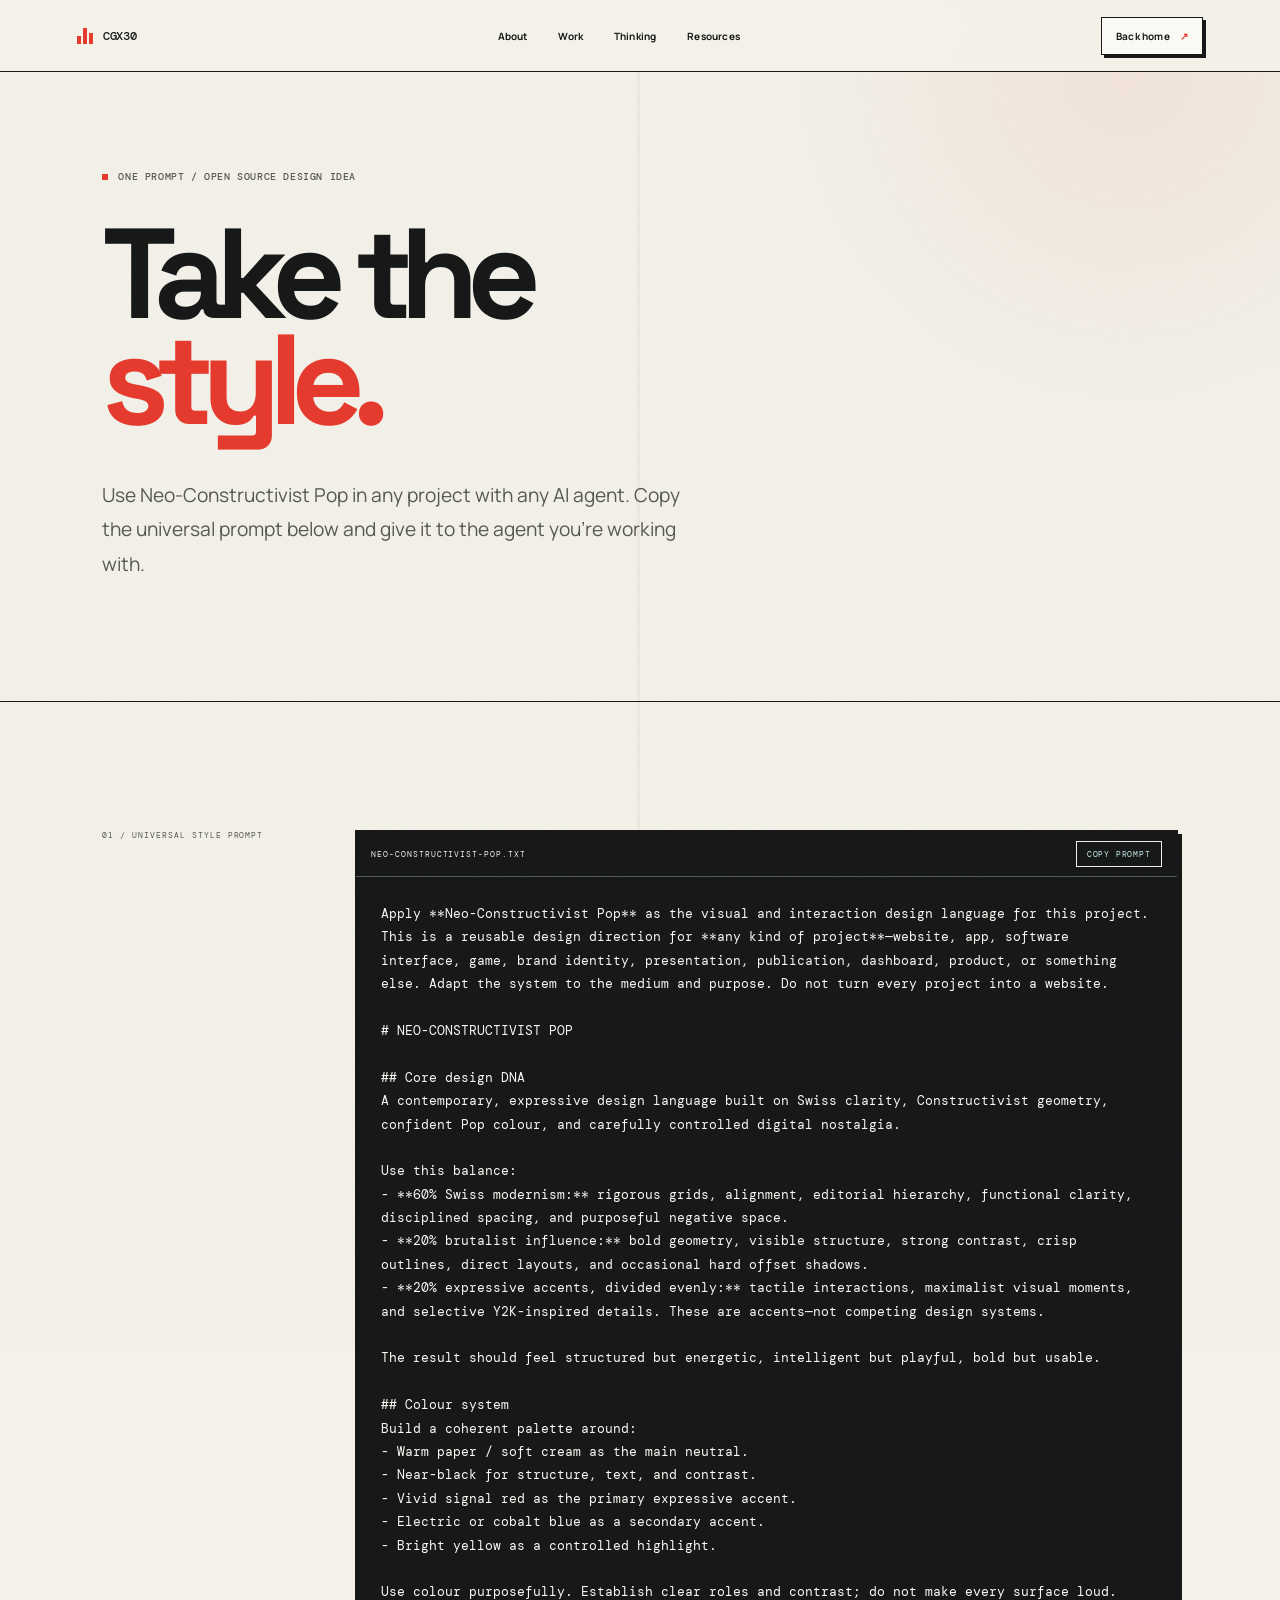
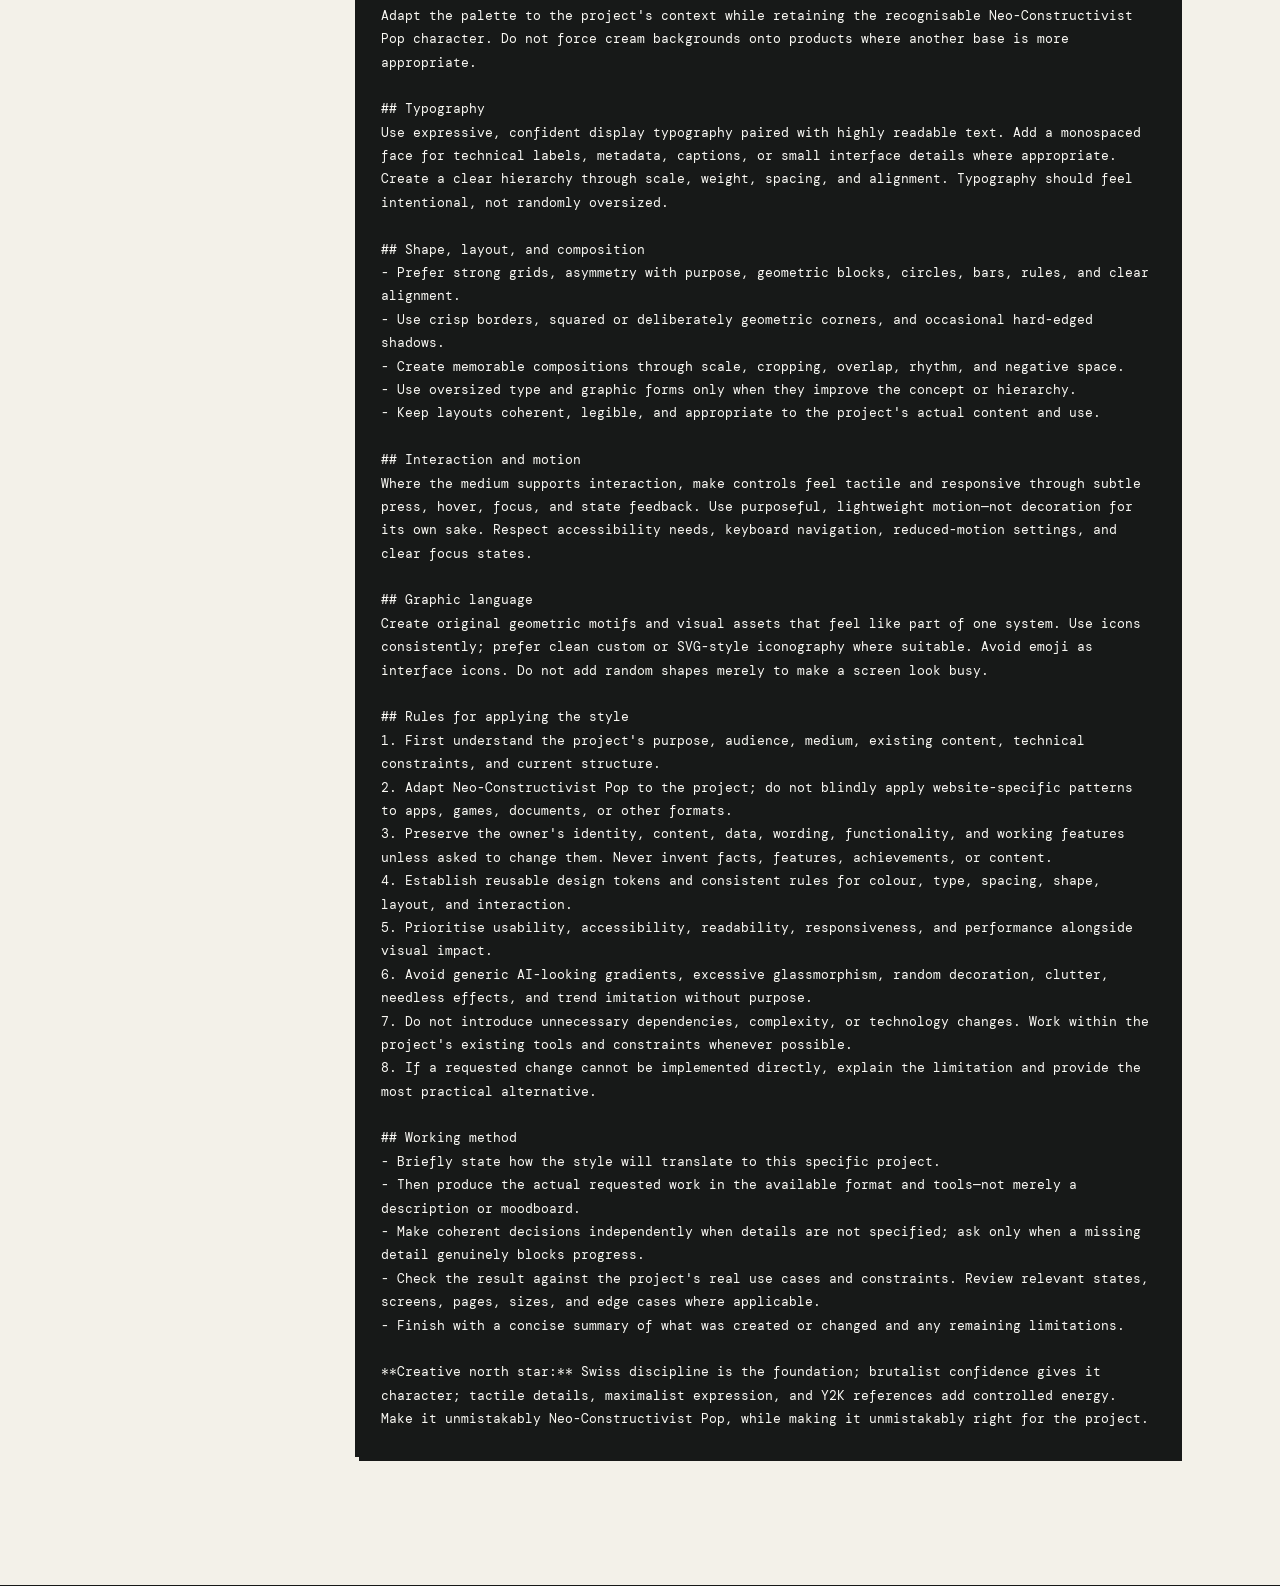
==== commit 3e852133: "Simplify Resources page for universal design prompt" ====
--- a/resources.html
+++ b/resources.html
@@ -4,7 +4,7 @@
 <meta charset="utf-8">
 <meta name="viewport" content="width=device-width,initial-scale=1,viewport-fit=cover">
 <title>Neo-Constructivist Pop — Resources | CGX30</title>
-<meta name="description" content="The Neo-Constructivist Pop website design prompt by CGX30. Copy it and use it with ChatGPT.">
+<meta name="description" content="A universal Neo-Constructivist Pop design prompt for any project and any AI agent.">
 <meta name="theme-color" content="#f3f1e9">
 <link rel="canonical" href="https://souravmahato2011371.github.io/My_Portfolio/resources.html">
 <link rel="preconnect" href="https://fonts.googleapis.com">
@@ -30,11 +30,10 @@
   <section class="resource-hero">
     <p class="kicker"><span></span> ONE PROMPT / OPEN SOURCE DESIGN IDEA</p>
     <h1>Take the<br><em>style.</em></h1>
-    <p>Bring Neo-Constructivist Pop to your own website. Copy the prompt below and give it to ChatGPT along with your website files or code.</p>
+    <p>Use Neo-Constructivist Pop in any project with any AI agent. Copy the universal prompt below and give it to the agent you're working with.</p>
   </section>
   <div id="resource-list"></div>
 </main>
-<footer><span>CGX30 / SOURAV MAHATO</span><span>NEO-CONSTRUCTIVIST POP · 2026</span></footer>
 <script src="script.js"></script>
 <script src="resources.js"></script>
 </body>
